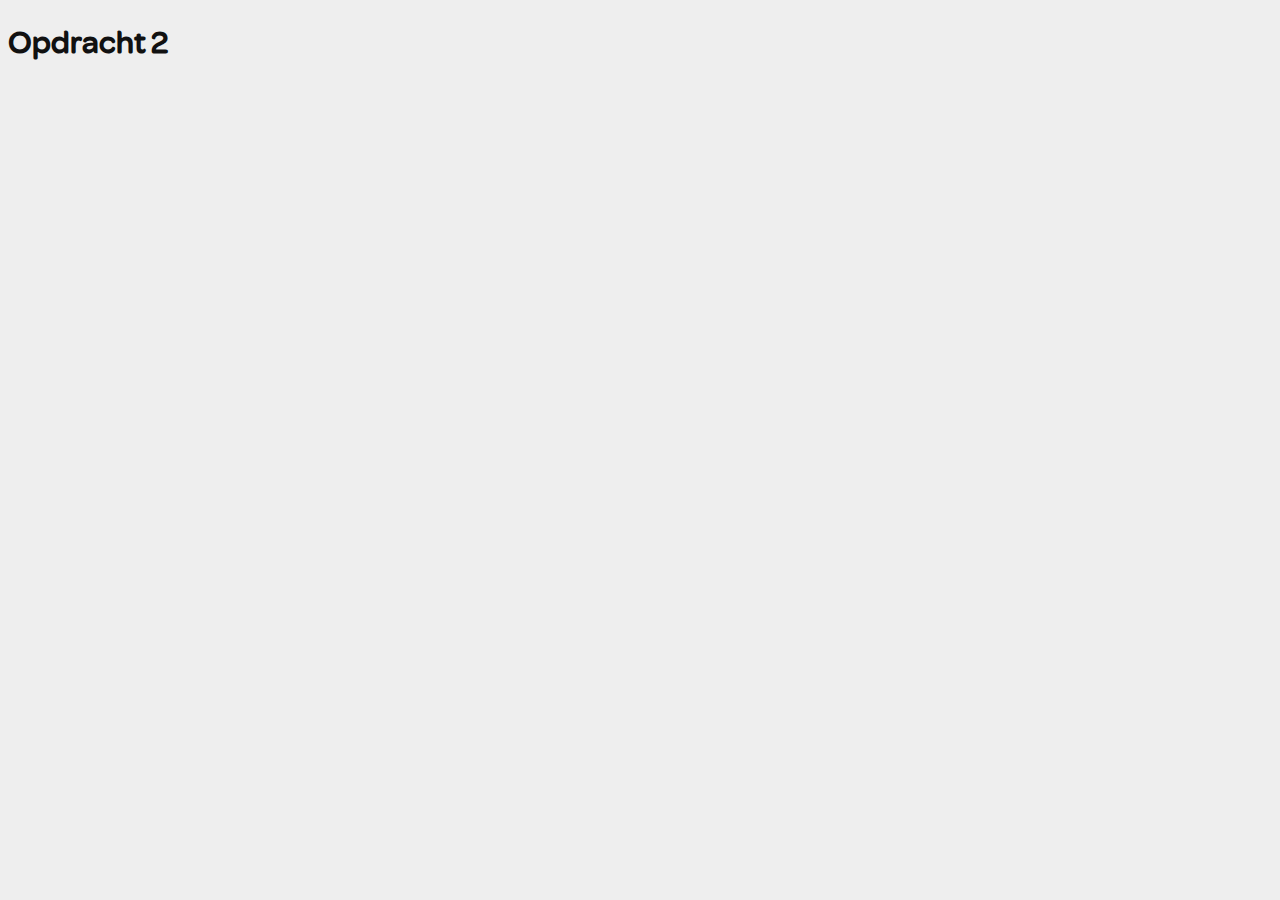
==== opdracht2/index.html @ 0b3da942 "added: base setup" ====
<!doctype html>
<html lang="nl">
	
<head>
	<meta charset="UTF-8">
	<meta name="author" content="jouw naam">
	<meta name="viewport" content="width=device-width, initial-scale=1">
	
	<title>Opdracht 2: Interactie galore - Frontend voor Designers</title>
	
	<link href="styles/style.css" rel="stylesheet">
  <link rel="icon" type="image/svg+xml" href="images/favicon.svg">
</head>

<body>
	<h1>Opdracht 2</h1>

	<script src="scripts/script.js"></script>
</body>
	
</html>
---- opdracht2/styles/style.css ----
/* CSS Document */

/*********/
/* FONTS */
/*********/
@font-face {
	font-family: 'eenfont';
	src: url('../fonts/eenfont.woff2') format('woff2'),
			 url('../fonts/eenfont.woff') format('woff');
	font-weight: normal;
	font-style: normal;

}





/**************/
/* CSS REMEDY */
/**************/
*, *::after, *::before {
  box-sizing:border-box;  
}

button, summary {
	cursor: pointer;
}





/*********************/
/* CUSTOM PROPERTIES */
/*********************/
:root {
	/* startje */
	--color-main:#111;
	--color-background:#eee;
}





/****************/
/* JOUW STYLING */
/****************/
body {
  font-family:eenfont, sans-serif;
  color:var(--color-main);
  background-color:var(--color-background);
}

/* jouw code */
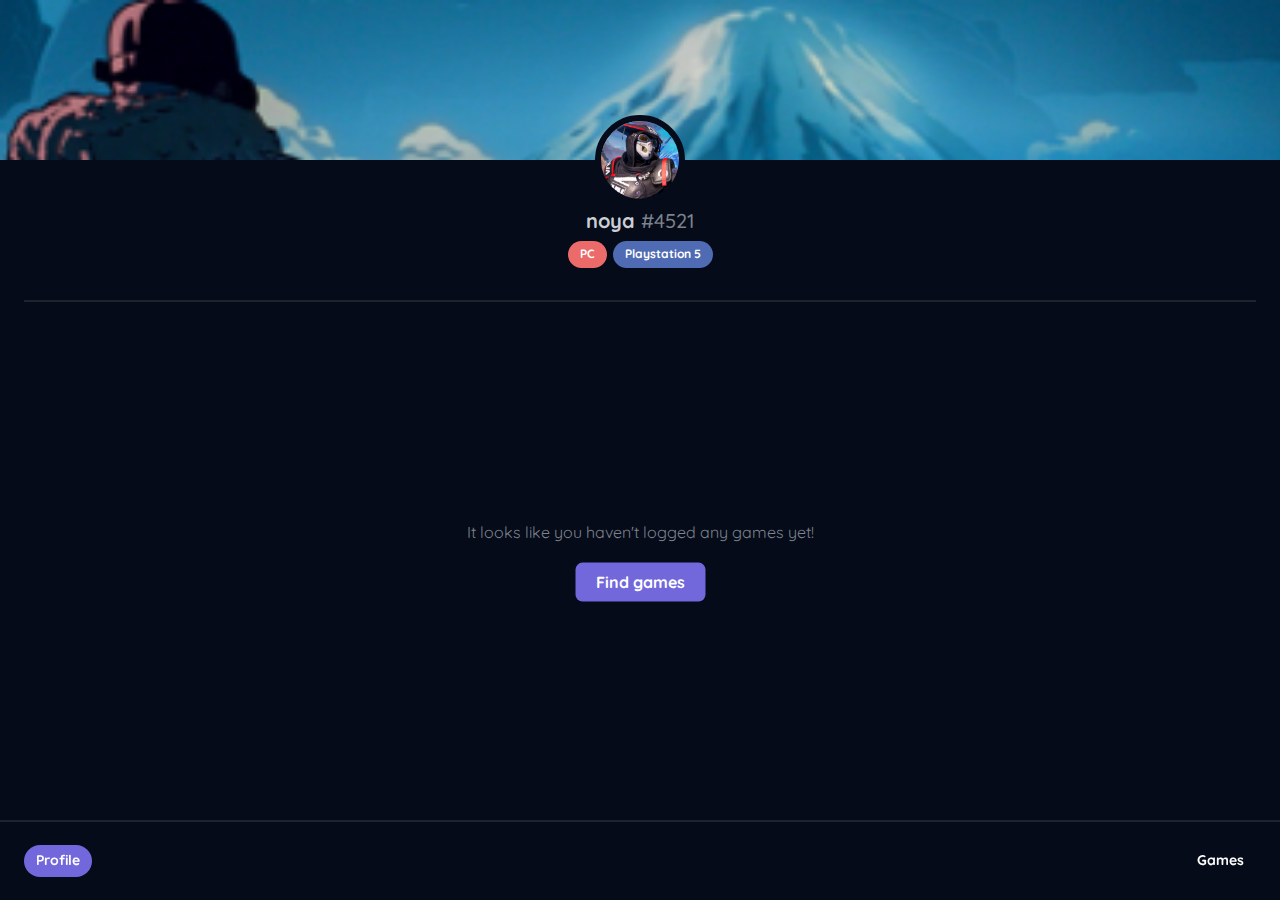
==== commit cc05ab24: "styles: empty state" ====
--- a/opdracht2/index.html
+++ b/opdracht2/index.html
@@ -1,21 +1,62 @@
 <!doctype html>
-<html lang="nl">
-	
+<html lang="en">
+
 <head>
-	<meta charset="UTF-8">
-	<meta name="author" content="jouw naam">
-	<meta name="viewport" content="width=device-width, initial-scale=1">
-	
-	<title>Opdracht 2: Interactie galore - Frontend voor Designers</title>
-	
-	<link href="styles/style.css" rel="stylesheet">
-  <link rel="icon" type="image/svg+xml" href="images/favicon.svg">
+    <meta charset="UTF-8">
+    <meta name="author" content="Maijla Ikiz">
+    <meta name="viewport" content="width=device-width, initial-scale=1">
+
+    <title>Opdracht 2: Interactie galore - Frontend voor Designers</title>
+
+    <link href="styles/style.css" rel="stylesheet">
+
+    <link rel="preconnect" href="https://fonts.googleapis.com">
+    <link rel="preconnect" href="https://fonts.gstatic.com" crossorigin>
+    <link href="https://fonts.googleapis.com/css2?family=Quicksand:wght@400;500;600;700&display=swap" rel="stylesheet">
+    <link rel="icon" type="image/svg+xml" href="images/favicon.svg">
 </head>
 
-<body>
-	<h1>Opdracht 2</h1>
+<body class="profile">
+    <header>
+        <picture>
+            <img src="./images/bloodhound-header.png" type="Bloodhound header image">
+        </picture>
 
-	<script src="scripts/script.js"></script>
+        <section>
+            <picture>
+                <img src="./images/bloodhound-icon.png" type="Bloodhound profile picture">
+            </picture>
+
+            <div>
+                <h1>noya <span>#4521</span></h1>
+
+                <div class="tags tags--platform">
+                    <span class="tags--platform__pc">PC</span>
+                    <span class="tags--platform__ps">Playstation 5</span>
+                </div>
+            </div>
+        </section>
+    </header>
+
+    <main>
+        <section class="empty-state">
+            <p>It looks like you haven't logged any games yet!</p>
+			<a class="btn" href="">Find games</a>
+        </section>
+    </main>
+
+    <nav>
+        <ul>
+            <li class="active">
+                <a href="">Profile</a>
+            </li>
+            <li>
+                <a href="">Games</a>
+            </li>
+        </ul>
+    </nav>
+
+    <script src="scripts/script.js"></script>
 </body>
-	
-</html>
+
+</html>--- a/opdracht2/styles/style.css
+++ b/opdracht2/styles/style.css
@@ -1,57 +1,351 @@
-/* CSS Document */
-
-/*********/
-/* FONTS */
-/*********/
-@font-face {
-	font-family: 'eenfont';
-	src: url('../fonts/eenfont.woff2') format('woff2'),
-			 url('../fonts/eenfont.woff') format('woff');
-	font-weight: normal;
+/* =============================================================================
+  #RESET
+============================================================================= */
+/* http://meyerweb.com/eric/tools/css/reset/
+   v2.0 | 20110126
+   License: none (public domain)
+*/
+a,abbr,acronym,address,applet,article,aside,audio,b,big,blockquote,body,canvas,caption,center,cite,code,dd,del,details,dfn,div,dl,dt,em,embed,fieldset,figcaption,figure,footer,form,h1,h2,h3,h4,h5,h6,header,hgroup,html,i,iframe,img,ins,kbd,label,legend,li,mark,menu,nav,object,ol,output,p,pre,q,ruby,s,samp,section,small,span,strike,strong,sub,summary,sup,table,tbody,td,tfoot,th,thead,time,tr,tt,u,ul,var,video{margin:0;padding:0;border:0}article,aside,details,figcaption,figure,footer,header,hgroup,menu,nav,section{display:block}body{line-height:1}ol,ul{list-style:none}blockquote,q{quotes:none}blockquote:after,blockquote:before,q:after,q:before{content:'';content:none}table{border-collapse:collapse;border-spacing:0;margin:0 0 1em}
+
+/* =============================================================================
+  #TOOLS
+============================================================================= */
+html { -webkit-box-sizing: border-box; -moz-box-sizing: border-box; box-sizing: border-box; }
+*, *:before, *:after { -webkit-box-sizing: inherit; -moz-box-sizing: inherit; box-sizing: inherit; }
+
+:root {
+	--primary-color: #7267DB;
+
+	--secondary-color: #050B18;
+	--secondary-color-light: #20242F;
+	--secondary-color-light-text: #5D5F68;
+
+	--text-color: #CBCED4;
+	--text-color-light: #7D828D;
+
+	--green: #48A061;
+	--yellow: #FFC13B;
+	--red: #EA5E50;
+	--white: #FFFFFF;
+
+	--pc-color: #ED6A6A;
+	--ps-color: #4F6BB3;
+	--xbox-color: #4FB359;
+
+	--default-padding: 24px;
+
+	--border-settings: 2px solid #20242F;
+	--border-radius: 7px;
+
+	--btn-hover-transition: all 150ms ease-in-out;
+	--btn-hover-scale: scale(1.02);
+}
+/* =============================================================================
+  #GENERAL
+============================================================================= */
+* {
+	font-family: inherit;
+	line-height: inherit;
+	color: inherit;
+}
+
+html {
+	min-height: 100%;
+	height: 100%;
+
+	font-size: 16px;
+	font-size: 62.5%;
+}
+
+body {
+	font-weight: 400;
 	font-style: normal;
 
-}
-
-
-
-
-
-/**************/
-/* CSS REMEDY */
-/**************/
-*, *::after, *::before {
-  box-sizing:border-box;  
-}
-
-button, summary {
-	cursor: pointer;
-}
-
-
-
-
-
-/*********************/
-/* CUSTOM PROPERTIES */
-/*********************/
-:root {
-	/* startje */
-	--color-main:#111;
-	--color-background:#eee;
-}
-
-
-
-
-
-/****************/
-/* JOUW STYLING */
-/****************/
-body {
-  font-family:eenfont, sans-serif;
-  color:var(--color-main);
-  background-color:var(--color-background);
-}
-
-/* jouw code */
-
+	font-family: 'Quicksand', sans-serif;	color: var(--color-main);
+	font-size: 16px; font-size: 1.6rem;
+	line-height: 1.4;
+	color: var(--text-color-light);
+
+	-webkit-font-smoothing: antialiased;
+	-moz-osx-font-smoothing: grayscale;
+
+	background-color: var(--secondary-color);
+}
+
+img {
+	max-width: 100%;
+	font-style: italic;
+	vertical-align: middle;
+}
+
+picture {
+	display: block;
+}
+
+	picture img, picture source {
+		width: 100%;
+		height: 100%;
+
+		object-fit: cover;
+	}
+
+/* =============================================================================
+  #TYPOGRAPHY
+============================================================================= */
+h1, h2, h3, h4, h5, h6 {
+	/* margin-top: 0;
+	line-height: 1.1; */
+	font-weight: 700;
+	color: var(--text-color);
+}
+
+/* Heading 1 */
+h1 {
+	font-size: 20px; font-size: 2.0rem;
+}
+
+	h1 > span {
+		color: var(--text-color-light);
+		font-weight: 500;
+	}
+
+	h1 + .tags {
+		margin-top: 6px;
+	}
+
+/* Heading 2 */
+h2 {
+	margin-bottom: 12px;
+	font-size: 22px;
+	font-size: 2.2rem;
+}
+
+/* Heading 3 */
+h3 {
+	font-size: 18px;
+	font-size: 1.8rem;
+}
+
+p {
+	margin-bottom: 2rem;
+}
+
+a {
+	color: #549fd7;
+	text-decoration: none;
+}
+
+strong {
+	font-weight: 700;
+}
+
+em, i {
+	font-style: italic;
+}
+
+ul, ol {
+	padding-left: 0;
+	list-style: none;
+}
+
+/* =============================================================================
+  #TAGS
+============================================================================= */
+.tags {
+	display: flex;
+	flex-direction: row;
+}
+
+	.tags span {
+		font-size: 12px; font-size: 1.2rem;
+		color: var(--secondary-color-light-text);
+		font-weight: 700;
+
+		padding: 5px 12px;
+		border-radius: 20px;
+
+		background-color: var(--secondary-color-light);
+	}
+
+	.tags span + span {
+		margin-left: 6px;
+	}
+
+.tags--platform span {
+	color: var(--white);
+}
+
+	.tags--platform__pc {
+	    background-color: var(--pc-color) !important;
+	}
+
+	.tags--platform__ps {
+	    background-color: var(--ps-color) !important;
+	}
+
+	.tags--platform__xbox {
+	    background-color: var(--xbox-color) !important;
+	}
+/* =============================================================================
+  #PROFILE HEADER
+============================================================================= */
+.profile header {
+	position: relative;
+
+	display: flex;
+	flex-direction: column;
+	align-items: center;
+
+	height: 300px;
+}
+
+	/* Profile header */
+	.profile header > picture {		
+		height: 160px;
+		width: 100%;
+	}
+
+		.profile header > picture source, .profile header > picture img {
+			object-position: top center;
+		}
+
+	/* Profile info */
+	.profile header > section {
+		position: relative;
+
+		display: flex;
+		flex-direction: column;
+		align-items: center;
+
+		width: 100%;
+		height: 100%;
+
+		padding-top: 47px; /* 2 padding + 45 profile pic height*/
+		padding-bottom: var(--default-padding);
+		text-align: center;
+	}
+
+		.profile header > section > picture {
+			position: absolute;
+
+			top: -45px;
+			left: 50%;
+			transform: translateX(-50%);
+
+			width: 90px;
+			height: 90px;
+
+			border: 6px solid var(--secondary-color)
+		}
+
+		.profile header > section > picture, .profile header > section > picture img {
+			border-radius: 50%;
+		}
+
+.profile header + main {
+	margin: 0 var(--default-padding);
+	border-top: var(--border-settings)
+}
+/* =============================================================================
+  #NAV - MOBILE
+============================================================================= */
+nav {
+	position: fixed;
+
+	left: 0;
+	right: 0;
+	bottom: 0;
+
+	border-top: var(--border-settings);
+	height: 80px;
+}
+
+	nav ul {
+		display: flex;
+		flex-direction: row;
+		align-items: center;
+		justify-content: space-between;
+
+		height: 100%;
+
+		margin: 0 var(--default-padding);
+	}
+
+		nav ul li {
+			font-size: 14px; font-size: 1.4rem;
+		}
+
+			nav ul li a {
+				display: block;
+				text-decoration: none;
+				color: var(--white);
+				font-weight: 700;
+
+				padding: 6px 12px;
+				background-color: transparent;
+
+				border-radius: 20px;
+
+				transition: var(--btn-hover-transition);
+			}
+
+			nav ul li a:hover {
+				transform: var(--btn-hover-scale);
+			}
+
+		nav ul li.active a {
+			background-color: var(--primary-color);
+		}
+
+/* =============================================================================
+  #MAIN
+============================================================================= */
+main {
+	position: relative;
+
+	height: calc(100vh - (300px + 80px));
+	/* height: calc(100vh - 320px); */
+}
+
+/* =============================================================================
+  #EMPTY STATE
+============================================================================= */
+.empty-state {
+	position: absolute;
+
+	top: 50%;
+	left: 50%;
+
+	transform: translate(-50%, -50%);
+
+	text-align: center;
+}
+
+/* =============================================================================
+  #BUTTONS
+============================================================================= */
+.btn {
+    display: inline-block;
+    padding: 8px;
+
+    min-width: 130px;
+
+    color: var(--white);
+    font-size: 16px;
+    font-size: 1.6rem;
+    font-weight: 700;
+    text-decoration: none;
+    text-align: center;
+
+    cursor: pointer;
+
+    background-color: var(--primary-color);
+    border-radius: var(--border-radius);
+    border: none;
+
+    transition: var(--btn-hover-transition);
+}
+
+.btn:hover {
+	transform: var(--btn-hover-scale)
+}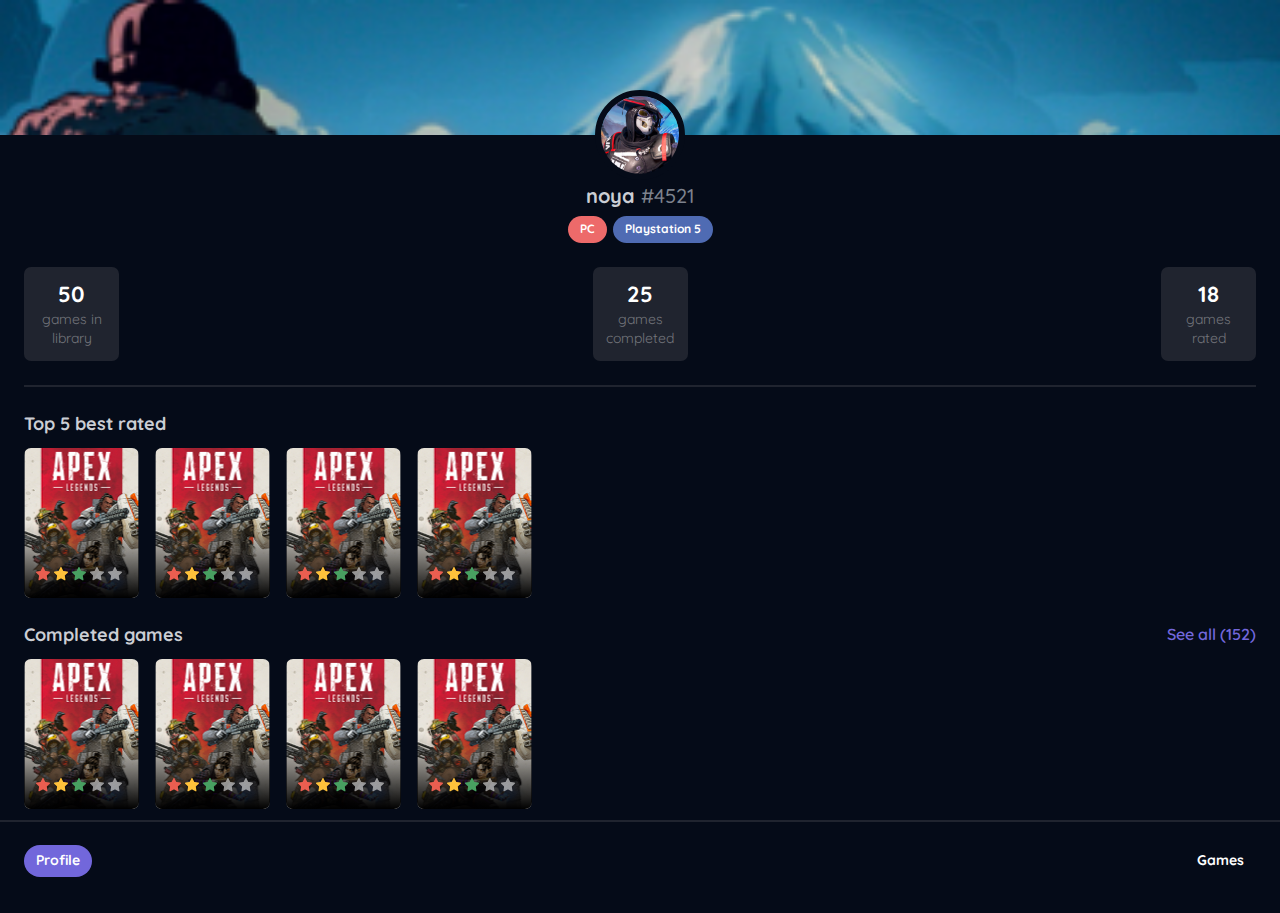
==== commit 1cc16a26: "feat(profile): added styling for list sections" ====
--- a/opdracht2/index.html
+++ b/opdracht2/index.html
@@ -35,13 +35,375 @@
                     <span class="tags--platform__ps">Playstation 5</span>
                 </div>
             </div>
+
+            <section>
+                <ul>
+                    <li>
+                        <p>50</p>
+                        <p>games in library</p>
+                    </li>
+                    <li>
+                        <p>25</p>
+                        <p>games completed</p>
+                    </li>
+                    <li>
+                        <p>18</p>
+                        <p>games rated</p>
+                    </li>
+                </ul>
+            </section>
         </section>
     </header>
 
     <main>
-        <section class="empty-state">
-            <p>It looks like you haven't logged any games yet!</p>
+        <!-- <section class="empty-state">
+            <p>It looks like you haven't logged any games yet! Browse through our video game library to get started</p>
 			<a class="btn" href="">Find games</a>
+        </section> -->
+
+        <section class="list">
+            <h2>Top 5 best rated</h2>
+
+            <ol>
+                <li>
+                    <figure>
+                        <picture>
+                            <img src="./images/dummy_game_cover.png" alt="Dummy cover">
+                        </picture>
+
+                        <figcaption>
+                            <svg class="star star--red" version="1.1" id="Layer_1" xmlns="http://www.w3.org/2000/svg" xmlns:xlink="http://www.w3.org/1999/xlink" x="0px" y="0px" viewBox="0 0 13.7 13.1" style="enable-background:new 0 0 13.7 13.1;" xml:space="preserve">
+                                <path class="st0" d="M13.5,5.6c0.1-0.1,0.2-0.2,0.2-0.4c0.1-0.4-0.2-0.7-0.6-0.8L9.5,4C9.3,3.9,9.1,3.8,9,3.6L7.4,0.4
+                                C7.4,0.2,7.3,0.1,7.1,0.1C6.8-0.1,6.4,0,6.2,0.4L4.6,3.6C4.6,3.8,4.4,3.9,4.1,4L0.6,4.5c-0.1,0-0.3,0.1-0.4,0.2
+                                c-0.3,0.3-0.3,0.7,0,0.9l2.6,2.5C2.9,8.3,3,8.5,3,8.7l-0.6,3.6c0,0.1,0,0.3,0.1,0.4C2.6,13.1,3,13.2,3.3,13l3.2-1.7
+                                c0.2-0.1,0.4-0.1,0.6,0l3.2,1.7c0.1,0.1,0.3,0.1,0.4,0.1c0.4-0.1,0.6-0.4,0.5-0.8l-0.6-3.6c0-0.2,0-0.4,0.2-0.6L13.5,5.6z" />
+                            </svg>
+                            <svg class="star star--yellow" version="1.1" id="Layer_1" xmlns="http://www.w3.org/2000/svg" xmlns:xlink="http://www.w3.org/1999/xlink" x="0px" y="0px" viewBox="0 0 13.7 13.1" style="enable-background:new 0 0 13.7 13.1;" xml:space="preserve">
+                                <path class="st0" d="M13.5,5.6c0.1-0.1,0.2-0.2,0.2-0.4c0.1-0.4-0.2-0.7-0.6-0.8L9.5,4C9.3,3.9,9.1,3.8,9,3.6L7.4,0.4
+                                C7.4,0.2,7.3,0.1,7.1,0.1C6.8-0.1,6.4,0,6.2,0.4L4.6,3.6C4.6,3.8,4.4,3.9,4.1,4L0.6,4.5c-0.1,0-0.3,0.1-0.4,0.2
+                                c-0.3,0.3-0.3,0.7,0,0.9l2.6,2.5C2.9,8.3,3,8.5,3,8.7l-0.6,3.6c0,0.1,0,0.3,0.1,0.4C2.6,13.1,3,13.2,3.3,13l3.2-1.7
+                                c0.2-0.1,0.4-0.1,0.6,0l3.2,1.7c0.1,0.1,0.3,0.1,0.4,0.1c0.4-0.1,0.6-0.4,0.5-0.8l-0.6-3.6c0-0.2,0-0.4,0.2-0.6L13.5,5.6z" />
+                            </svg>
+                            <svg class="star star--green" version="1.1" id="Layer_1" xmlns="http://www.w3.org/2000/svg" xmlns:xlink="http://www.w3.org/1999/xlink" x="0px" y="0px" viewBox="0 0 13.7 13.1" style="enable-background:new 0 0 13.7 13.1;" xml:space="preserve">
+                                <path class="st0" d="M13.5,5.6c0.1-0.1,0.2-0.2,0.2-0.4c0.1-0.4-0.2-0.7-0.6-0.8L9.5,4C9.3,3.9,9.1,3.8,9,3.6L7.4,0.4
+                                C7.4,0.2,7.3,0.1,7.1,0.1C6.8-0.1,6.4,0,6.2,0.4L4.6,3.6C4.6,3.8,4.4,3.9,4.1,4L0.6,4.5c-0.1,0-0.3,0.1-0.4,0.2
+                                c-0.3,0.3-0.3,0.7,0,0.9l2.6,2.5C2.9,8.3,3,8.5,3,8.7l-0.6,3.6c0,0.1,0,0.3,0.1,0.4C2.6,13.1,3,13.2,3.3,13l3.2-1.7
+                                c0.2-0.1,0.4-0.1,0.6,0l3.2,1.7c0.1,0.1,0.3,0.1,0.4,0.1c0.4-0.1,0.6-0.4,0.5-0.8l-0.6-3.6c0-0.2,0-0.4,0.2-0.6L13.5,5.6z" />
+                            </svg>
+                            <svg class="star" version="1.1" id="Layer_1" xmlns="http://www.w3.org/2000/svg" xmlns:xlink="http://www.w3.org/1999/xlink" x="0px" y="0px" viewBox="0 0 13.7 13.1" style="enable-background:new 0 0 13.7 13.1;" xml:space="preserve">
+                                <path class="st0" d="M13.5,5.6c0.1-0.1,0.2-0.2,0.2-0.4c0.1-0.4-0.2-0.7-0.6-0.8L9.5,4C9.3,3.9,9.1,3.8,9,3.6L7.4,0.4
+                                C7.4,0.2,7.3,0.1,7.1,0.1C6.8-0.1,6.4,0,6.2,0.4L4.6,3.6C4.6,3.8,4.4,3.9,4.1,4L0.6,4.5c-0.1,0-0.3,0.1-0.4,0.2
+                                c-0.3,0.3-0.3,0.7,0,0.9l2.6,2.5C2.9,8.3,3,8.5,3,8.7l-0.6,3.6c0,0.1,0,0.3,0.1,0.4C2.6,13.1,3,13.2,3.3,13l3.2-1.7
+                                c0.2-0.1,0.4-0.1,0.6,0l3.2,1.7c0.1,0.1,0.3,0.1,0.4,0.1c0.4-0.1,0.6-0.4,0.5-0.8l-0.6-3.6c0-0.2,0-0.4,0.2-0.6L13.5,5.6z" />
+                            </svg>
+                            <svg class="star" version="1.1" id="Layer_1" xmlns="http://www.w3.org/2000/svg" xmlns:xlink="http://www.w3.org/1999/xlink" x="0px" y="0px" viewBox="0 0 13.7 13.1" style="enable-background:new 0 0 13.7 13.1;" xml:space="preserve">
+                                <path class="st0" d="M13.5,5.6c0.1-0.1,0.2-0.2,0.2-0.4c0.1-0.4-0.2-0.7-0.6-0.8L9.5,4C9.3,3.9,9.1,3.8,9,3.6L7.4,0.4
+                                C7.4,0.2,7.3,0.1,7.1,0.1C6.8-0.1,6.4,0,6.2,0.4L4.6,3.6C4.6,3.8,4.4,3.9,4.1,4L0.6,4.5c-0.1,0-0.3,0.1-0.4,0.2
+                                c-0.3,0.3-0.3,0.7,0,0.9l2.6,2.5C2.9,8.3,3,8.5,3,8.7l-0.6,3.6c0,0.1,0,0.3,0.1,0.4C2.6,13.1,3,13.2,3.3,13l3.2-1.7
+                                c0.2-0.1,0.4-0.1,0.6,0l3.2,1.7c0.1,0.1,0.3,0.1,0.4,0.1c0.4-0.1,0.6-0.4,0.5-0.8l-0.6-3.6c0-0.2,0-0.4,0.2-0.6L13.5,5.6z" />
+                            </svg>
+
+                        </figcaption>
+                    </figure>
+                </li>
+                <li>
+                    <figure>
+                        <picture>
+                            <img src="./images/dummy_game_cover.png" alt="Dummy cover">
+                        </picture>
+
+                        <figcaption>
+                            <svg class="star star--red" version="1.1" id="Layer_1" xmlns="http://www.w3.org/2000/svg" xmlns:xlink="http://www.w3.org/1999/xlink" x="0px" y="0px" viewBox="0 0 13.7 13.1" style="enable-background:new 0 0 13.7 13.1;" xml:space="preserve">
+                                <path class="st0" d="M13.5,5.6c0.1-0.1,0.2-0.2,0.2-0.4c0.1-0.4-0.2-0.7-0.6-0.8L9.5,4C9.3,3.9,9.1,3.8,9,3.6L7.4,0.4
+                                C7.4,0.2,7.3,0.1,7.1,0.1C6.8-0.1,6.4,0,6.2,0.4L4.6,3.6C4.6,3.8,4.4,3.9,4.1,4L0.6,4.5c-0.1,0-0.3,0.1-0.4,0.2
+                                c-0.3,0.3-0.3,0.7,0,0.9l2.6,2.5C2.9,8.3,3,8.5,3,8.7l-0.6,3.6c0,0.1,0,0.3,0.1,0.4C2.6,13.1,3,13.2,3.3,13l3.2-1.7
+                                c0.2-0.1,0.4-0.1,0.6,0l3.2,1.7c0.1,0.1,0.3,0.1,0.4,0.1c0.4-0.1,0.6-0.4,0.5-0.8l-0.6-3.6c0-0.2,0-0.4,0.2-0.6L13.5,5.6z" />
+                            </svg>
+                            <svg class="star star--yellow" version="1.1" id="Layer_1" xmlns="http://www.w3.org/2000/svg" xmlns:xlink="http://www.w3.org/1999/xlink" x="0px" y="0px" viewBox="0 0 13.7 13.1" style="enable-background:new 0 0 13.7 13.1;" xml:space="preserve">
+                                <path class="st0" d="M13.5,5.6c0.1-0.1,0.2-0.2,0.2-0.4c0.1-0.4-0.2-0.7-0.6-0.8L9.5,4C9.3,3.9,9.1,3.8,9,3.6L7.4,0.4
+                                C7.4,0.2,7.3,0.1,7.1,0.1C6.8-0.1,6.4,0,6.2,0.4L4.6,3.6C4.6,3.8,4.4,3.9,4.1,4L0.6,4.5c-0.1,0-0.3,0.1-0.4,0.2
+                                c-0.3,0.3-0.3,0.7,0,0.9l2.6,2.5C2.9,8.3,3,8.5,3,8.7l-0.6,3.6c0,0.1,0,0.3,0.1,0.4C2.6,13.1,3,13.2,3.3,13l3.2-1.7
+                                c0.2-0.1,0.4-0.1,0.6,0l3.2,1.7c0.1,0.1,0.3,0.1,0.4,0.1c0.4-0.1,0.6-0.4,0.5-0.8l-0.6-3.6c0-0.2,0-0.4,0.2-0.6L13.5,5.6z" />
+                            </svg>
+                            <svg class="star star--green" version="1.1" id="Layer_1" xmlns="http://www.w3.org/2000/svg" xmlns:xlink="http://www.w3.org/1999/xlink" x="0px" y="0px" viewBox="0 0 13.7 13.1" style="enable-background:new 0 0 13.7 13.1;" xml:space="preserve">
+                                <path class="st0" d="M13.5,5.6c0.1-0.1,0.2-0.2,0.2-0.4c0.1-0.4-0.2-0.7-0.6-0.8L9.5,4C9.3,3.9,9.1,3.8,9,3.6L7.4,0.4
+                                C7.4,0.2,7.3,0.1,7.1,0.1C6.8-0.1,6.4,0,6.2,0.4L4.6,3.6C4.6,3.8,4.4,3.9,4.1,4L0.6,4.5c-0.1,0-0.3,0.1-0.4,0.2
+                                c-0.3,0.3-0.3,0.7,0,0.9l2.6,2.5C2.9,8.3,3,8.5,3,8.7l-0.6,3.6c0,0.1,0,0.3,0.1,0.4C2.6,13.1,3,13.2,3.3,13l3.2-1.7
+                                c0.2-0.1,0.4-0.1,0.6,0l3.2,1.7c0.1,0.1,0.3,0.1,0.4,0.1c0.4-0.1,0.6-0.4,0.5-0.8l-0.6-3.6c0-0.2,0-0.4,0.2-0.6L13.5,5.6z" />
+                            </svg>
+                            <svg class="star" version="1.1" id="Layer_1" xmlns="http://www.w3.org/2000/svg" xmlns:xlink="http://www.w3.org/1999/xlink" x="0px" y="0px" viewBox="0 0 13.7 13.1" style="enable-background:new 0 0 13.7 13.1;" xml:space="preserve">
+                                <path class="st0" d="M13.5,5.6c0.1-0.1,0.2-0.2,0.2-0.4c0.1-0.4-0.2-0.7-0.6-0.8L9.5,4C9.3,3.9,9.1,3.8,9,3.6L7.4,0.4
+                                C7.4,0.2,7.3,0.1,7.1,0.1C6.8-0.1,6.4,0,6.2,0.4L4.6,3.6C4.6,3.8,4.4,3.9,4.1,4L0.6,4.5c-0.1,0-0.3,0.1-0.4,0.2
+                                c-0.3,0.3-0.3,0.7,0,0.9l2.6,2.5C2.9,8.3,3,8.5,3,8.7l-0.6,3.6c0,0.1,0,0.3,0.1,0.4C2.6,13.1,3,13.2,3.3,13l3.2-1.7
+                                c0.2-0.1,0.4-0.1,0.6,0l3.2,1.7c0.1,0.1,0.3,0.1,0.4,0.1c0.4-0.1,0.6-0.4,0.5-0.8l-0.6-3.6c0-0.2,0-0.4,0.2-0.6L13.5,5.6z" />
+                            </svg>
+                            <svg class="star" version="1.1" id="Layer_1" xmlns="http://www.w3.org/2000/svg" xmlns:xlink="http://www.w3.org/1999/xlink" x="0px" y="0px" viewBox="0 0 13.7 13.1" style="enable-background:new 0 0 13.7 13.1;" xml:space="preserve">
+                                <path class="st0" d="M13.5,5.6c0.1-0.1,0.2-0.2,0.2-0.4c0.1-0.4-0.2-0.7-0.6-0.8L9.5,4C9.3,3.9,9.1,3.8,9,3.6L7.4,0.4
+                                C7.4,0.2,7.3,0.1,7.1,0.1C6.8-0.1,6.4,0,6.2,0.4L4.6,3.6C4.6,3.8,4.4,3.9,4.1,4L0.6,4.5c-0.1,0-0.3,0.1-0.4,0.2
+                                c-0.3,0.3-0.3,0.7,0,0.9l2.6,2.5C2.9,8.3,3,8.5,3,8.7l-0.6,3.6c0,0.1,0,0.3,0.1,0.4C2.6,13.1,3,13.2,3.3,13l3.2-1.7
+                                c0.2-0.1,0.4-0.1,0.6,0l3.2,1.7c0.1,0.1,0.3,0.1,0.4,0.1c0.4-0.1,0.6-0.4,0.5-0.8l-0.6-3.6c0-0.2,0-0.4,0.2-0.6L13.5,5.6z" />
+                            </svg>
+
+                        </figcaption>
+                    </figure>
+                </li>
+                <li>
+                    <figure>
+                        <picture>
+                            <img src="./images/dummy_game_cover.png" alt="Dummy cover">
+                        </picture>
+
+                        <figcaption>
+                            <svg class="star star--red" version="1.1" id="Layer_1" xmlns="http://www.w3.org/2000/svg" xmlns:xlink="http://www.w3.org/1999/xlink" x="0px" y="0px" viewBox="0 0 13.7 13.1" style="enable-background:new 0 0 13.7 13.1;" xml:space="preserve">
+                                <path class="st0" d="M13.5,5.6c0.1-0.1,0.2-0.2,0.2-0.4c0.1-0.4-0.2-0.7-0.6-0.8L9.5,4C9.3,3.9,9.1,3.8,9,3.6L7.4,0.4
+                                C7.4,0.2,7.3,0.1,7.1,0.1C6.8-0.1,6.4,0,6.2,0.4L4.6,3.6C4.6,3.8,4.4,3.9,4.1,4L0.6,4.5c-0.1,0-0.3,0.1-0.4,0.2
+                                c-0.3,0.3-0.3,0.7,0,0.9l2.6,2.5C2.9,8.3,3,8.5,3,8.7l-0.6,3.6c0,0.1,0,0.3,0.1,0.4C2.6,13.1,3,13.2,3.3,13l3.2-1.7
+                                c0.2-0.1,0.4-0.1,0.6,0l3.2,1.7c0.1,0.1,0.3,0.1,0.4,0.1c0.4-0.1,0.6-0.4,0.5-0.8l-0.6-3.6c0-0.2,0-0.4,0.2-0.6L13.5,5.6z" />
+                            </svg>
+                            <svg class="star star--yellow" version="1.1" id="Layer_1" xmlns="http://www.w3.org/2000/svg" xmlns:xlink="http://www.w3.org/1999/xlink" x="0px" y="0px" viewBox="0 0 13.7 13.1" style="enable-background:new 0 0 13.7 13.1;" xml:space="preserve">
+                                <path class="st0" d="M13.5,5.6c0.1-0.1,0.2-0.2,0.2-0.4c0.1-0.4-0.2-0.7-0.6-0.8L9.5,4C9.3,3.9,9.1,3.8,9,3.6L7.4,0.4
+                                C7.4,0.2,7.3,0.1,7.1,0.1C6.8-0.1,6.4,0,6.2,0.4L4.6,3.6C4.6,3.8,4.4,3.9,4.1,4L0.6,4.5c-0.1,0-0.3,0.1-0.4,0.2
+                                c-0.3,0.3-0.3,0.7,0,0.9l2.6,2.5C2.9,8.3,3,8.5,3,8.7l-0.6,3.6c0,0.1,0,0.3,0.1,0.4C2.6,13.1,3,13.2,3.3,13l3.2-1.7
+                                c0.2-0.1,0.4-0.1,0.6,0l3.2,1.7c0.1,0.1,0.3,0.1,0.4,0.1c0.4-0.1,0.6-0.4,0.5-0.8l-0.6-3.6c0-0.2,0-0.4,0.2-0.6L13.5,5.6z" />
+                            </svg>
+                            <svg class="star star--green" version="1.1" id="Layer_1" xmlns="http://www.w3.org/2000/svg" xmlns:xlink="http://www.w3.org/1999/xlink" x="0px" y="0px" viewBox="0 0 13.7 13.1" style="enable-background:new 0 0 13.7 13.1;" xml:space="preserve">
+                                <path class="st0" d="M13.5,5.6c0.1-0.1,0.2-0.2,0.2-0.4c0.1-0.4-0.2-0.7-0.6-0.8L9.5,4C9.3,3.9,9.1,3.8,9,3.6L7.4,0.4
+                                C7.4,0.2,7.3,0.1,7.1,0.1C6.8-0.1,6.4,0,6.2,0.4L4.6,3.6C4.6,3.8,4.4,3.9,4.1,4L0.6,4.5c-0.1,0-0.3,0.1-0.4,0.2
+                                c-0.3,0.3-0.3,0.7,0,0.9l2.6,2.5C2.9,8.3,3,8.5,3,8.7l-0.6,3.6c0,0.1,0,0.3,0.1,0.4C2.6,13.1,3,13.2,3.3,13l3.2-1.7
+                                c0.2-0.1,0.4-0.1,0.6,0l3.2,1.7c0.1,0.1,0.3,0.1,0.4,0.1c0.4-0.1,0.6-0.4,0.5-0.8l-0.6-3.6c0-0.2,0-0.4,0.2-0.6L13.5,5.6z" />
+                            </svg>
+                            <svg class="star" version="1.1" id="Layer_1" xmlns="http://www.w3.org/2000/svg" xmlns:xlink="http://www.w3.org/1999/xlink" x="0px" y="0px" viewBox="0 0 13.7 13.1" style="enable-background:new 0 0 13.7 13.1;" xml:space="preserve">
+                                <path class="st0" d="M13.5,5.6c0.1-0.1,0.2-0.2,0.2-0.4c0.1-0.4-0.2-0.7-0.6-0.8L9.5,4C9.3,3.9,9.1,3.8,9,3.6L7.4,0.4
+                                C7.4,0.2,7.3,0.1,7.1,0.1C6.8-0.1,6.4,0,6.2,0.4L4.6,3.6C4.6,3.8,4.4,3.9,4.1,4L0.6,4.5c-0.1,0-0.3,0.1-0.4,0.2
+                                c-0.3,0.3-0.3,0.7,0,0.9l2.6,2.5C2.9,8.3,3,8.5,3,8.7l-0.6,3.6c0,0.1,0,0.3,0.1,0.4C2.6,13.1,3,13.2,3.3,13l3.2-1.7
+                                c0.2-0.1,0.4-0.1,0.6,0l3.2,1.7c0.1,0.1,0.3,0.1,0.4,0.1c0.4-0.1,0.6-0.4,0.5-0.8l-0.6-3.6c0-0.2,0-0.4,0.2-0.6L13.5,5.6z" />
+                            </svg>
+                            <svg class="star" version="1.1" id="Layer_1" xmlns="http://www.w3.org/2000/svg" xmlns:xlink="http://www.w3.org/1999/xlink" x="0px" y="0px" viewBox="0 0 13.7 13.1" style="enable-background:new 0 0 13.7 13.1;" xml:space="preserve">
+                                <path class="st0" d="M13.5,5.6c0.1-0.1,0.2-0.2,0.2-0.4c0.1-0.4-0.2-0.7-0.6-0.8L9.5,4C9.3,3.9,9.1,3.8,9,3.6L7.4,0.4
+                                C7.4,0.2,7.3,0.1,7.1,0.1C6.8-0.1,6.4,0,6.2,0.4L4.6,3.6C4.6,3.8,4.4,3.9,4.1,4L0.6,4.5c-0.1,0-0.3,0.1-0.4,0.2
+                                c-0.3,0.3-0.3,0.7,0,0.9l2.6,2.5C2.9,8.3,3,8.5,3,8.7l-0.6,3.6c0,0.1,0,0.3,0.1,0.4C2.6,13.1,3,13.2,3.3,13l3.2-1.7
+                                c0.2-0.1,0.4-0.1,0.6,0l3.2,1.7c0.1,0.1,0.3,0.1,0.4,0.1c0.4-0.1,0.6-0.4,0.5-0.8l-0.6-3.6c0-0.2,0-0.4,0.2-0.6L13.5,5.6z" />
+                            </svg>
+
+                        </figcaption>
+                    </figure>
+                </li>
+                <li>
+                    <figure>
+                        <picture>
+                            <img src="./images/dummy_game_cover.png" alt="Dummy cover">
+                        </picture>
+
+                        <figcaption>
+                            <svg class="star star--red" version="1.1" id="Layer_1" xmlns="http://www.w3.org/2000/svg" xmlns:xlink="http://www.w3.org/1999/xlink" x="0px" y="0px" viewBox="0 0 13.7 13.1" style="enable-background:new 0 0 13.7 13.1;" xml:space="preserve">
+                                <path class="st0" d="M13.5,5.6c0.1-0.1,0.2-0.2,0.2-0.4c0.1-0.4-0.2-0.7-0.6-0.8L9.5,4C9.3,3.9,9.1,3.8,9,3.6L7.4,0.4
+                                C7.4,0.2,7.3,0.1,7.1,0.1C6.8-0.1,6.4,0,6.2,0.4L4.6,3.6C4.6,3.8,4.4,3.9,4.1,4L0.6,4.5c-0.1,0-0.3,0.1-0.4,0.2
+                                c-0.3,0.3-0.3,0.7,0,0.9l2.6,2.5C2.9,8.3,3,8.5,3,8.7l-0.6,3.6c0,0.1,0,0.3,0.1,0.4C2.6,13.1,3,13.2,3.3,13l3.2-1.7
+                                c0.2-0.1,0.4-0.1,0.6,0l3.2,1.7c0.1,0.1,0.3,0.1,0.4,0.1c0.4-0.1,0.6-0.4,0.5-0.8l-0.6-3.6c0-0.2,0-0.4,0.2-0.6L13.5,5.6z" />
+                            </svg>
+                            <svg class="star star--yellow" version="1.1" id="Layer_1" xmlns="http://www.w3.org/2000/svg" xmlns:xlink="http://www.w3.org/1999/xlink" x="0px" y="0px" viewBox="0 0 13.7 13.1" style="enable-background:new 0 0 13.7 13.1;" xml:space="preserve">
+                                <path class="st0" d="M13.5,5.6c0.1-0.1,0.2-0.2,0.2-0.4c0.1-0.4-0.2-0.7-0.6-0.8L9.5,4C9.3,3.9,9.1,3.8,9,3.6L7.4,0.4
+                                C7.4,0.2,7.3,0.1,7.1,0.1C6.8-0.1,6.4,0,6.2,0.4L4.6,3.6C4.6,3.8,4.4,3.9,4.1,4L0.6,4.5c-0.1,0-0.3,0.1-0.4,0.2
+                                c-0.3,0.3-0.3,0.7,0,0.9l2.6,2.5C2.9,8.3,3,8.5,3,8.7l-0.6,3.6c0,0.1,0,0.3,0.1,0.4C2.6,13.1,3,13.2,3.3,13l3.2-1.7
+                                c0.2-0.1,0.4-0.1,0.6,0l3.2,1.7c0.1,0.1,0.3,0.1,0.4,0.1c0.4-0.1,0.6-0.4,0.5-0.8l-0.6-3.6c0-0.2,0-0.4,0.2-0.6L13.5,5.6z" />
+                            </svg>
+                            <svg class="star star--green" version="1.1" id="Layer_1" xmlns="http://www.w3.org/2000/svg" xmlns:xlink="http://www.w3.org/1999/xlink" x="0px" y="0px" viewBox="0 0 13.7 13.1" style="enable-background:new 0 0 13.7 13.1;" xml:space="preserve">
+                                <path class="st0" d="M13.5,5.6c0.1-0.1,0.2-0.2,0.2-0.4c0.1-0.4-0.2-0.7-0.6-0.8L9.5,4C9.3,3.9,9.1,3.8,9,3.6L7.4,0.4
+                                C7.4,0.2,7.3,0.1,7.1,0.1C6.8-0.1,6.4,0,6.2,0.4L4.6,3.6C4.6,3.8,4.4,3.9,4.1,4L0.6,4.5c-0.1,0-0.3,0.1-0.4,0.2
+                                c-0.3,0.3-0.3,0.7,0,0.9l2.6,2.5C2.9,8.3,3,8.5,3,8.7l-0.6,3.6c0,0.1,0,0.3,0.1,0.4C2.6,13.1,3,13.2,3.3,13l3.2-1.7
+                                c0.2-0.1,0.4-0.1,0.6,0l3.2,1.7c0.1,0.1,0.3,0.1,0.4,0.1c0.4-0.1,0.6-0.4,0.5-0.8l-0.6-3.6c0-0.2,0-0.4,0.2-0.6L13.5,5.6z" />
+                            </svg>
+                            <svg class="star" version="1.1" id="Layer_1" xmlns="http://www.w3.org/2000/svg" xmlns:xlink="http://www.w3.org/1999/xlink" x="0px" y="0px" viewBox="0 0 13.7 13.1" style="enable-background:new 0 0 13.7 13.1;" xml:space="preserve">
+                                <path class="st0" d="M13.5,5.6c0.1-0.1,0.2-0.2,0.2-0.4c0.1-0.4-0.2-0.7-0.6-0.8L9.5,4C9.3,3.9,9.1,3.8,9,3.6L7.4,0.4
+                                C7.4,0.2,7.3,0.1,7.1,0.1C6.8-0.1,6.4,0,6.2,0.4L4.6,3.6C4.6,3.8,4.4,3.9,4.1,4L0.6,4.5c-0.1,0-0.3,0.1-0.4,0.2
+                                c-0.3,0.3-0.3,0.7,0,0.9l2.6,2.5C2.9,8.3,3,8.5,3,8.7l-0.6,3.6c0,0.1,0,0.3,0.1,0.4C2.6,13.1,3,13.2,3.3,13l3.2-1.7
+                                c0.2-0.1,0.4-0.1,0.6,0l3.2,1.7c0.1,0.1,0.3,0.1,0.4,0.1c0.4-0.1,0.6-0.4,0.5-0.8l-0.6-3.6c0-0.2,0-0.4,0.2-0.6L13.5,5.6z" />
+                            </svg>
+                            <svg class="star" version="1.1" id="Layer_1" xmlns="http://www.w3.org/2000/svg" xmlns:xlink="http://www.w3.org/1999/xlink" x="0px" y="0px" viewBox="0 0 13.7 13.1" style="enable-background:new 0 0 13.7 13.1;" xml:space="preserve">
+                                <path class="st0" d="M13.5,5.6c0.1-0.1,0.2-0.2,0.2-0.4c0.1-0.4-0.2-0.7-0.6-0.8L9.5,4C9.3,3.9,9.1,3.8,9,3.6L7.4,0.4
+                                C7.4,0.2,7.3,0.1,7.1,0.1C6.8-0.1,6.4,0,6.2,0.4L4.6,3.6C4.6,3.8,4.4,3.9,4.1,4L0.6,4.5c-0.1,0-0.3,0.1-0.4,0.2
+                                c-0.3,0.3-0.3,0.7,0,0.9l2.6,2.5C2.9,8.3,3,8.5,3,8.7l-0.6,3.6c0,0.1,0,0.3,0.1,0.4C2.6,13.1,3,13.2,3.3,13l3.2-1.7
+                                c0.2-0.1,0.4-0.1,0.6,0l3.2,1.7c0.1,0.1,0.3,0.1,0.4,0.1c0.4-0.1,0.6-0.4,0.5-0.8l-0.6-3.6c0-0.2,0-0.4,0.2-0.6L13.5,5.6z" />
+                            </svg>
+
+                        </figcaption>
+                    </figure>
+                </li>
+            </ol>
+        </section>
+
+        <section class="list">
+            <div>
+                <h2>Completed games</h2>
+                <a href="#">See all <span>(152)</span></a>
+            </div>
+
+            <ol>
+                <li>
+                    <figure>
+                        <picture>
+                            <img src="./images/dummy_game_cover.png" alt="Dummy cover">
+                        </picture>
+
+                        <figcaption>
+                            <svg class="star star--red" version="1.1" id="Layer_1" xmlns="http://www.w3.org/2000/svg" xmlns:xlink="http://www.w3.org/1999/xlink" x="0px" y="0px" viewBox="0 0 13.7 13.1" style="enable-background:new 0 0 13.7 13.1;" xml:space="preserve">
+                                <path class="st0" d="M13.5,5.6c0.1-0.1,0.2-0.2,0.2-0.4c0.1-0.4-0.2-0.7-0.6-0.8L9.5,4C9.3,3.9,9.1,3.8,9,3.6L7.4,0.4
+                                C7.4,0.2,7.3,0.1,7.1,0.1C6.8-0.1,6.4,0,6.2,0.4L4.6,3.6C4.6,3.8,4.4,3.9,4.1,4L0.6,4.5c-0.1,0-0.3,0.1-0.4,0.2
+                                c-0.3,0.3-0.3,0.7,0,0.9l2.6,2.5C2.9,8.3,3,8.5,3,8.7l-0.6,3.6c0,0.1,0,0.3,0.1,0.4C2.6,13.1,3,13.2,3.3,13l3.2-1.7
+                                c0.2-0.1,0.4-0.1,0.6,0l3.2,1.7c0.1,0.1,0.3,0.1,0.4,0.1c0.4-0.1,0.6-0.4,0.5-0.8l-0.6-3.6c0-0.2,0-0.4,0.2-0.6L13.5,5.6z" />
+                            </svg>
+                            <svg class="star star--yellow" version="1.1" id="Layer_1" xmlns="http://www.w3.org/2000/svg" xmlns:xlink="http://www.w3.org/1999/xlink" x="0px" y="0px" viewBox="0 0 13.7 13.1" style="enable-background:new 0 0 13.7 13.1;" xml:space="preserve">
+                                <path class="st0" d="M13.5,5.6c0.1-0.1,0.2-0.2,0.2-0.4c0.1-0.4-0.2-0.7-0.6-0.8L9.5,4C9.3,3.9,9.1,3.8,9,3.6L7.4,0.4
+                                C7.4,0.2,7.3,0.1,7.1,0.1C6.8-0.1,6.4,0,6.2,0.4L4.6,3.6C4.6,3.8,4.4,3.9,4.1,4L0.6,4.5c-0.1,0-0.3,0.1-0.4,0.2
+                                c-0.3,0.3-0.3,0.7,0,0.9l2.6,2.5C2.9,8.3,3,8.5,3,8.7l-0.6,3.6c0,0.1,0,0.3,0.1,0.4C2.6,13.1,3,13.2,3.3,13l3.2-1.7
+                                c0.2-0.1,0.4-0.1,0.6,0l3.2,1.7c0.1,0.1,0.3,0.1,0.4,0.1c0.4-0.1,0.6-0.4,0.5-0.8l-0.6-3.6c0-0.2,0-0.4,0.2-0.6L13.5,5.6z" />
+                            </svg>
+                            <svg class="star star--green" version="1.1" id="Layer_1" xmlns="http://www.w3.org/2000/svg" xmlns:xlink="http://www.w3.org/1999/xlink" x="0px" y="0px" viewBox="0 0 13.7 13.1" style="enable-background:new 0 0 13.7 13.1;" xml:space="preserve">
+                                <path class="st0" d="M13.5,5.6c0.1-0.1,0.2-0.2,0.2-0.4c0.1-0.4-0.2-0.7-0.6-0.8L9.5,4C9.3,3.9,9.1,3.8,9,3.6L7.4,0.4
+                                C7.4,0.2,7.3,0.1,7.1,0.1C6.8-0.1,6.4,0,6.2,0.4L4.6,3.6C4.6,3.8,4.4,3.9,4.1,4L0.6,4.5c-0.1,0-0.3,0.1-0.4,0.2
+                                c-0.3,0.3-0.3,0.7,0,0.9l2.6,2.5C2.9,8.3,3,8.5,3,8.7l-0.6,3.6c0,0.1,0,0.3,0.1,0.4C2.6,13.1,3,13.2,3.3,13l3.2-1.7
+                                c0.2-0.1,0.4-0.1,0.6,0l3.2,1.7c0.1,0.1,0.3,0.1,0.4,0.1c0.4-0.1,0.6-0.4,0.5-0.8l-0.6-3.6c0-0.2,0-0.4,0.2-0.6L13.5,5.6z" />
+                            </svg>
+                            <svg class="star" version="1.1" id="Layer_1" xmlns="http://www.w3.org/2000/svg" xmlns:xlink="http://www.w3.org/1999/xlink" x="0px" y="0px" viewBox="0 0 13.7 13.1" style="enable-background:new 0 0 13.7 13.1;" xml:space="preserve">
+                                <path class="st0" d="M13.5,5.6c0.1-0.1,0.2-0.2,0.2-0.4c0.1-0.4-0.2-0.7-0.6-0.8L9.5,4C9.3,3.9,9.1,3.8,9,3.6L7.4,0.4
+                                C7.4,0.2,7.3,0.1,7.1,0.1C6.8-0.1,6.4,0,6.2,0.4L4.6,3.6C4.6,3.8,4.4,3.9,4.1,4L0.6,4.5c-0.1,0-0.3,0.1-0.4,0.2
+                                c-0.3,0.3-0.3,0.7,0,0.9l2.6,2.5C2.9,8.3,3,8.5,3,8.7l-0.6,3.6c0,0.1,0,0.3,0.1,0.4C2.6,13.1,3,13.2,3.3,13l3.2-1.7
+                                c0.2-0.1,0.4-0.1,0.6,0l3.2,1.7c0.1,0.1,0.3,0.1,0.4,0.1c0.4-0.1,0.6-0.4,0.5-0.8l-0.6-3.6c0-0.2,0-0.4,0.2-0.6L13.5,5.6z" />
+                            </svg>
+                            <svg class="star" version="1.1" id="Layer_1" xmlns="http://www.w3.org/2000/svg" xmlns:xlink="http://www.w3.org/1999/xlink" x="0px" y="0px" viewBox="0 0 13.7 13.1" style="enable-background:new 0 0 13.7 13.1;" xml:space="preserve">
+                                <path class="st0" d="M13.5,5.6c0.1-0.1,0.2-0.2,0.2-0.4c0.1-0.4-0.2-0.7-0.6-0.8L9.5,4C9.3,3.9,9.1,3.8,9,3.6L7.4,0.4
+                                C7.4,0.2,7.3,0.1,7.1,0.1C6.8-0.1,6.4,0,6.2,0.4L4.6,3.6C4.6,3.8,4.4,3.9,4.1,4L0.6,4.5c-0.1,0-0.3,0.1-0.4,0.2
+                                c-0.3,0.3-0.3,0.7,0,0.9l2.6,2.5C2.9,8.3,3,8.5,3,8.7l-0.6,3.6c0,0.1,0,0.3,0.1,0.4C2.6,13.1,3,13.2,3.3,13l3.2-1.7
+                                c0.2-0.1,0.4-0.1,0.6,0l3.2,1.7c0.1,0.1,0.3,0.1,0.4,0.1c0.4-0.1,0.6-0.4,0.5-0.8l-0.6-3.6c0-0.2,0-0.4,0.2-0.6L13.5,5.6z" />
+                            </svg>
+
+                        </figcaption>
+                    </figure>
+                </li>
+                <li>
+                    <figure>
+                        <picture>
+                            <img src="./images/dummy_game_cover.png" alt="Dummy cover">
+                        </picture>
+
+                        <figcaption>
+                            <svg class="star star--red" version="1.1" id="Layer_1" xmlns="http://www.w3.org/2000/svg" xmlns:xlink="http://www.w3.org/1999/xlink" x="0px" y="0px" viewBox="0 0 13.7 13.1" style="enable-background:new 0 0 13.7 13.1;" xml:space="preserve">
+                                <path class="st0" d="M13.5,5.6c0.1-0.1,0.2-0.2,0.2-0.4c0.1-0.4-0.2-0.7-0.6-0.8L9.5,4C9.3,3.9,9.1,3.8,9,3.6L7.4,0.4
+                                C7.4,0.2,7.3,0.1,7.1,0.1C6.8-0.1,6.4,0,6.2,0.4L4.6,3.6C4.6,3.8,4.4,3.9,4.1,4L0.6,4.5c-0.1,0-0.3,0.1-0.4,0.2
+                                c-0.3,0.3-0.3,0.7,0,0.9l2.6,2.5C2.9,8.3,3,8.5,3,8.7l-0.6,3.6c0,0.1,0,0.3,0.1,0.4C2.6,13.1,3,13.2,3.3,13l3.2-1.7
+                                c0.2-0.1,0.4-0.1,0.6,0l3.2,1.7c0.1,0.1,0.3,0.1,0.4,0.1c0.4-0.1,0.6-0.4,0.5-0.8l-0.6-3.6c0-0.2,0-0.4,0.2-0.6L13.5,5.6z" />
+                            </svg>
+                            <svg class="star star--yellow" version="1.1" id="Layer_1" xmlns="http://www.w3.org/2000/svg" xmlns:xlink="http://www.w3.org/1999/xlink" x="0px" y="0px" viewBox="0 0 13.7 13.1" style="enable-background:new 0 0 13.7 13.1;" xml:space="preserve">
+                                <path class="st0" d="M13.5,5.6c0.1-0.1,0.2-0.2,0.2-0.4c0.1-0.4-0.2-0.7-0.6-0.8L9.5,4C9.3,3.9,9.1,3.8,9,3.6L7.4,0.4
+                                C7.4,0.2,7.3,0.1,7.1,0.1C6.8-0.1,6.4,0,6.2,0.4L4.6,3.6C4.6,3.8,4.4,3.9,4.1,4L0.6,4.5c-0.1,0-0.3,0.1-0.4,0.2
+                                c-0.3,0.3-0.3,0.7,0,0.9l2.6,2.5C2.9,8.3,3,8.5,3,8.7l-0.6,3.6c0,0.1,0,0.3,0.1,0.4C2.6,13.1,3,13.2,3.3,13l3.2-1.7
+                                c0.2-0.1,0.4-0.1,0.6,0l3.2,1.7c0.1,0.1,0.3,0.1,0.4,0.1c0.4-0.1,0.6-0.4,0.5-0.8l-0.6-3.6c0-0.2,0-0.4,0.2-0.6L13.5,5.6z" />
+                            </svg>
+                            <svg class="star star--green" version="1.1" id="Layer_1" xmlns="http://www.w3.org/2000/svg" xmlns:xlink="http://www.w3.org/1999/xlink" x="0px" y="0px" viewBox="0 0 13.7 13.1" style="enable-background:new 0 0 13.7 13.1;" xml:space="preserve">
+                                <path class="st0" d="M13.5,5.6c0.1-0.1,0.2-0.2,0.2-0.4c0.1-0.4-0.2-0.7-0.6-0.8L9.5,4C9.3,3.9,9.1,3.8,9,3.6L7.4,0.4
+                                C7.4,0.2,7.3,0.1,7.1,0.1C6.8-0.1,6.4,0,6.2,0.4L4.6,3.6C4.6,3.8,4.4,3.9,4.1,4L0.6,4.5c-0.1,0-0.3,0.1-0.4,0.2
+                                c-0.3,0.3-0.3,0.7,0,0.9l2.6,2.5C2.9,8.3,3,8.5,3,8.7l-0.6,3.6c0,0.1,0,0.3,0.1,0.4C2.6,13.1,3,13.2,3.3,13l3.2-1.7
+                                c0.2-0.1,0.4-0.1,0.6,0l3.2,1.7c0.1,0.1,0.3,0.1,0.4,0.1c0.4-0.1,0.6-0.4,0.5-0.8l-0.6-3.6c0-0.2,0-0.4,0.2-0.6L13.5,5.6z" />
+                            </svg>
+                            <svg class="star" version="1.1" id="Layer_1" xmlns="http://www.w3.org/2000/svg" xmlns:xlink="http://www.w3.org/1999/xlink" x="0px" y="0px" viewBox="0 0 13.7 13.1" style="enable-background:new 0 0 13.7 13.1;" xml:space="preserve">
+                                <path class="st0" d="M13.5,5.6c0.1-0.1,0.2-0.2,0.2-0.4c0.1-0.4-0.2-0.7-0.6-0.8L9.5,4C9.3,3.9,9.1,3.8,9,3.6L7.4,0.4
+                                C7.4,0.2,7.3,0.1,7.1,0.1C6.8-0.1,6.4,0,6.2,0.4L4.6,3.6C4.6,3.8,4.4,3.9,4.1,4L0.6,4.5c-0.1,0-0.3,0.1-0.4,0.2
+                                c-0.3,0.3-0.3,0.7,0,0.9l2.6,2.5C2.9,8.3,3,8.5,3,8.7l-0.6,3.6c0,0.1,0,0.3,0.1,0.4C2.6,13.1,3,13.2,3.3,13l3.2-1.7
+                                c0.2-0.1,0.4-0.1,0.6,0l3.2,1.7c0.1,0.1,0.3,0.1,0.4,0.1c0.4-0.1,0.6-0.4,0.5-0.8l-0.6-3.6c0-0.2,0-0.4,0.2-0.6L13.5,5.6z" />
+                            </svg>
+                            <svg class="star" version="1.1" id="Layer_1" xmlns="http://www.w3.org/2000/svg" xmlns:xlink="http://www.w3.org/1999/xlink" x="0px" y="0px" viewBox="0 0 13.7 13.1" style="enable-background:new 0 0 13.7 13.1;" xml:space="preserve">
+                                <path class="st0" d="M13.5,5.6c0.1-0.1,0.2-0.2,0.2-0.4c0.1-0.4-0.2-0.7-0.6-0.8L9.5,4C9.3,3.9,9.1,3.8,9,3.6L7.4,0.4
+                                C7.4,0.2,7.3,0.1,7.1,0.1C6.8-0.1,6.4,0,6.2,0.4L4.6,3.6C4.6,3.8,4.4,3.9,4.1,4L0.6,4.5c-0.1,0-0.3,0.1-0.4,0.2
+                                c-0.3,0.3-0.3,0.7,0,0.9l2.6,2.5C2.9,8.3,3,8.5,3,8.7l-0.6,3.6c0,0.1,0,0.3,0.1,0.4C2.6,13.1,3,13.2,3.3,13l3.2-1.7
+                                c0.2-0.1,0.4-0.1,0.6,0l3.2,1.7c0.1,0.1,0.3,0.1,0.4,0.1c0.4-0.1,0.6-0.4,0.5-0.8l-0.6-3.6c0-0.2,0-0.4,0.2-0.6L13.5,5.6z" />
+                            </svg>
+
+                        </figcaption>
+                    </figure>
+                </li>
+                <li>
+                    <figure>
+                        <picture>
+                            <img src="./images/dummy_game_cover.png" alt="Dummy cover">
+                        </picture>
+
+                        <figcaption>
+                            <svg class="star star--red" version="1.1" id="Layer_1" xmlns="http://www.w3.org/2000/svg" xmlns:xlink="http://www.w3.org/1999/xlink" x="0px" y="0px" viewBox="0 0 13.7 13.1" style="enable-background:new 0 0 13.7 13.1;" xml:space="preserve">
+                                <path class="st0" d="M13.5,5.6c0.1-0.1,0.2-0.2,0.2-0.4c0.1-0.4-0.2-0.7-0.6-0.8L9.5,4C9.3,3.9,9.1,3.8,9,3.6L7.4,0.4
+                                C7.4,0.2,7.3,0.1,7.1,0.1C6.8-0.1,6.4,0,6.2,0.4L4.6,3.6C4.6,3.8,4.4,3.9,4.1,4L0.6,4.5c-0.1,0-0.3,0.1-0.4,0.2
+                                c-0.3,0.3-0.3,0.7,0,0.9l2.6,2.5C2.9,8.3,3,8.5,3,8.7l-0.6,3.6c0,0.1,0,0.3,0.1,0.4C2.6,13.1,3,13.2,3.3,13l3.2-1.7
+                                c0.2-0.1,0.4-0.1,0.6,0l3.2,1.7c0.1,0.1,0.3,0.1,0.4,0.1c0.4-0.1,0.6-0.4,0.5-0.8l-0.6-3.6c0-0.2,0-0.4,0.2-0.6L13.5,5.6z" />
+                            </svg>
+                            <svg class="star star--yellow" version="1.1" id="Layer_1" xmlns="http://www.w3.org/2000/svg" xmlns:xlink="http://www.w3.org/1999/xlink" x="0px" y="0px" viewBox="0 0 13.7 13.1" style="enable-background:new 0 0 13.7 13.1;" xml:space="preserve">
+                                <path class="st0" d="M13.5,5.6c0.1-0.1,0.2-0.2,0.2-0.4c0.1-0.4-0.2-0.7-0.6-0.8L9.5,4C9.3,3.9,9.1,3.8,9,3.6L7.4,0.4
+                                C7.4,0.2,7.3,0.1,7.1,0.1C6.8-0.1,6.4,0,6.2,0.4L4.6,3.6C4.6,3.8,4.4,3.9,4.1,4L0.6,4.5c-0.1,0-0.3,0.1-0.4,0.2
+                                c-0.3,0.3-0.3,0.7,0,0.9l2.6,2.5C2.9,8.3,3,8.5,3,8.7l-0.6,3.6c0,0.1,0,0.3,0.1,0.4C2.6,13.1,3,13.2,3.3,13l3.2-1.7
+                                c0.2-0.1,0.4-0.1,0.6,0l3.2,1.7c0.1,0.1,0.3,0.1,0.4,0.1c0.4-0.1,0.6-0.4,0.5-0.8l-0.6-3.6c0-0.2,0-0.4,0.2-0.6L13.5,5.6z" />
+                            </svg>
+                            <svg class="star star--green" version="1.1" id="Layer_1" xmlns="http://www.w3.org/2000/svg" xmlns:xlink="http://www.w3.org/1999/xlink" x="0px" y="0px" viewBox="0 0 13.7 13.1" style="enable-background:new 0 0 13.7 13.1;" xml:space="preserve">
+                                <path class="st0" d="M13.5,5.6c0.1-0.1,0.2-0.2,0.2-0.4c0.1-0.4-0.2-0.7-0.6-0.8L9.5,4C9.3,3.9,9.1,3.8,9,3.6L7.4,0.4
+                                C7.4,0.2,7.3,0.1,7.1,0.1C6.8-0.1,6.4,0,6.2,0.4L4.6,3.6C4.6,3.8,4.4,3.9,4.1,4L0.6,4.5c-0.1,0-0.3,0.1-0.4,0.2
+                                c-0.3,0.3-0.3,0.7,0,0.9l2.6,2.5C2.9,8.3,3,8.5,3,8.7l-0.6,3.6c0,0.1,0,0.3,0.1,0.4C2.6,13.1,3,13.2,3.3,13l3.2-1.7
+                                c0.2-0.1,0.4-0.1,0.6,0l3.2,1.7c0.1,0.1,0.3,0.1,0.4,0.1c0.4-0.1,0.6-0.4,0.5-0.8l-0.6-3.6c0-0.2,0-0.4,0.2-0.6L13.5,5.6z" />
+                            </svg>
+                            <svg class="star" version="1.1" id="Layer_1" xmlns="http://www.w3.org/2000/svg" xmlns:xlink="http://www.w3.org/1999/xlink" x="0px" y="0px" viewBox="0 0 13.7 13.1" style="enable-background:new 0 0 13.7 13.1;" xml:space="preserve">
+                                <path class="st0" d="M13.5,5.6c0.1-0.1,0.2-0.2,0.2-0.4c0.1-0.4-0.2-0.7-0.6-0.8L9.5,4C9.3,3.9,9.1,3.8,9,3.6L7.4,0.4
+                                C7.4,0.2,7.3,0.1,7.1,0.1C6.8-0.1,6.4,0,6.2,0.4L4.6,3.6C4.6,3.8,4.4,3.9,4.1,4L0.6,4.5c-0.1,0-0.3,0.1-0.4,0.2
+                                c-0.3,0.3-0.3,0.7,0,0.9l2.6,2.5C2.9,8.3,3,8.5,3,8.7l-0.6,3.6c0,0.1,0,0.3,0.1,0.4C2.6,13.1,3,13.2,3.3,13l3.2-1.7
+                                c0.2-0.1,0.4-0.1,0.6,0l3.2,1.7c0.1,0.1,0.3,0.1,0.4,0.1c0.4-0.1,0.6-0.4,0.5-0.8l-0.6-3.6c0-0.2,0-0.4,0.2-0.6L13.5,5.6z" />
+                            </svg>
+                            <svg class="star" version="1.1" id="Layer_1" xmlns="http://www.w3.org/2000/svg" xmlns:xlink="http://www.w3.org/1999/xlink" x="0px" y="0px" viewBox="0 0 13.7 13.1" style="enable-background:new 0 0 13.7 13.1;" xml:space="preserve">
+                                <path class="st0" d="M13.5,5.6c0.1-0.1,0.2-0.2,0.2-0.4c0.1-0.4-0.2-0.7-0.6-0.8L9.5,4C9.3,3.9,9.1,3.8,9,3.6L7.4,0.4
+                                C7.4,0.2,7.3,0.1,7.1,0.1C6.8-0.1,6.4,0,6.2,0.4L4.6,3.6C4.6,3.8,4.4,3.9,4.1,4L0.6,4.5c-0.1,0-0.3,0.1-0.4,0.2
+                                c-0.3,0.3-0.3,0.7,0,0.9l2.6,2.5C2.9,8.3,3,8.5,3,8.7l-0.6,3.6c0,0.1,0,0.3,0.1,0.4C2.6,13.1,3,13.2,3.3,13l3.2-1.7
+                                c0.2-0.1,0.4-0.1,0.6,0l3.2,1.7c0.1,0.1,0.3,0.1,0.4,0.1c0.4-0.1,0.6-0.4,0.5-0.8l-0.6-3.6c0-0.2,0-0.4,0.2-0.6L13.5,5.6z" />
+                            </svg>
+
+                        </figcaption>
+                    </figure>
+                </li>
+                <li>
+                    <figure>
+                        <picture>
+                            <img src="./images/dummy_game_cover.png" alt="Dummy cover">
+                        </picture>
+
+                        <figcaption>
+                            <svg class="star star--red" version="1.1" id="Layer_1" xmlns="http://www.w3.org/2000/svg" xmlns:xlink="http://www.w3.org/1999/xlink" x="0px" y="0px" viewBox="0 0 13.7 13.1" style="enable-background:new 0 0 13.7 13.1;" xml:space="preserve">
+                                <path class="st0" d="M13.5,5.6c0.1-0.1,0.2-0.2,0.2-0.4c0.1-0.4-0.2-0.7-0.6-0.8L9.5,4C9.3,3.9,9.1,3.8,9,3.6L7.4,0.4
+                                C7.4,0.2,7.3,0.1,7.1,0.1C6.8-0.1,6.4,0,6.2,0.4L4.6,3.6C4.6,3.8,4.4,3.9,4.1,4L0.6,4.5c-0.1,0-0.3,0.1-0.4,0.2
+                                c-0.3,0.3-0.3,0.7,0,0.9l2.6,2.5C2.9,8.3,3,8.5,3,8.7l-0.6,3.6c0,0.1,0,0.3,0.1,0.4C2.6,13.1,3,13.2,3.3,13l3.2-1.7
+                                c0.2-0.1,0.4-0.1,0.6,0l3.2,1.7c0.1,0.1,0.3,0.1,0.4,0.1c0.4-0.1,0.6-0.4,0.5-0.8l-0.6-3.6c0-0.2,0-0.4,0.2-0.6L13.5,5.6z" />
+                            </svg>
+                            <svg class="star star--yellow" version="1.1" id="Layer_1" xmlns="http://www.w3.org/2000/svg" xmlns:xlink="http://www.w3.org/1999/xlink" x="0px" y="0px" viewBox="0 0 13.7 13.1" style="enable-background:new 0 0 13.7 13.1;" xml:space="preserve">
+                                <path class="st0" d="M13.5,5.6c0.1-0.1,0.2-0.2,0.2-0.4c0.1-0.4-0.2-0.7-0.6-0.8L9.5,4C9.3,3.9,9.1,3.8,9,3.6L7.4,0.4
+                                C7.4,0.2,7.3,0.1,7.1,0.1C6.8-0.1,6.4,0,6.2,0.4L4.6,3.6C4.6,3.8,4.4,3.9,4.1,4L0.6,4.5c-0.1,0-0.3,0.1-0.4,0.2
+                                c-0.3,0.3-0.3,0.7,0,0.9l2.6,2.5C2.9,8.3,3,8.5,3,8.7l-0.6,3.6c0,0.1,0,0.3,0.1,0.4C2.6,13.1,3,13.2,3.3,13l3.2-1.7
+                                c0.2-0.1,0.4-0.1,0.6,0l3.2,1.7c0.1,0.1,0.3,0.1,0.4,0.1c0.4-0.1,0.6-0.4,0.5-0.8l-0.6-3.6c0-0.2,0-0.4,0.2-0.6L13.5,5.6z" />
+                            </svg>
+                            <svg class="star star--green" version="1.1" id="Layer_1" xmlns="http://www.w3.org/2000/svg" xmlns:xlink="http://www.w3.org/1999/xlink" x="0px" y="0px" viewBox="0 0 13.7 13.1" style="enable-background:new 0 0 13.7 13.1;" xml:space="preserve">
+                                <path class="st0" d="M13.5,5.6c0.1-0.1,0.2-0.2,0.2-0.4c0.1-0.4-0.2-0.7-0.6-0.8L9.5,4C9.3,3.9,9.1,3.8,9,3.6L7.4,0.4
+                                C7.4,0.2,7.3,0.1,7.1,0.1C6.8-0.1,6.4,0,6.2,0.4L4.6,3.6C4.6,3.8,4.4,3.9,4.1,4L0.6,4.5c-0.1,0-0.3,0.1-0.4,0.2
+                                c-0.3,0.3-0.3,0.7,0,0.9l2.6,2.5C2.9,8.3,3,8.5,3,8.7l-0.6,3.6c0,0.1,0,0.3,0.1,0.4C2.6,13.1,3,13.2,3.3,13l3.2-1.7
+                                c0.2-0.1,0.4-0.1,0.6,0l3.2,1.7c0.1,0.1,0.3,0.1,0.4,0.1c0.4-0.1,0.6-0.4,0.5-0.8l-0.6-3.6c0-0.2,0-0.4,0.2-0.6L13.5,5.6z" />
+                            </svg>
+                            <svg class="star" version="1.1" id="Layer_1" xmlns="http://www.w3.org/2000/svg" xmlns:xlink="http://www.w3.org/1999/xlink" x="0px" y="0px" viewBox="0 0 13.7 13.1" style="enable-background:new 0 0 13.7 13.1;" xml:space="preserve">
+                                <path class="st0" d="M13.5,5.6c0.1-0.1,0.2-0.2,0.2-0.4c0.1-0.4-0.2-0.7-0.6-0.8L9.5,4C9.3,3.9,9.1,3.8,9,3.6L7.4,0.4
+                                C7.4,0.2,7.3,0.1,7.1,0.1C6.8-0.1,6.4,0,6.2,0.4L4.6,3.6C4.6,3.8,4.4,3.9,4.1,4L0.6,4.5c-0.1,0-0.3,0.1-0.4,0.2
+                                c-0.3,0.3-0.3,0.7,0,0.9l2.6,2.5C2.9,8.3,3,8.5,3,8.7l-0.6,3.6c0,0.1,0,0.3,0.1,0.4C2.6,13.1,3,13.2,3.3,13l3.2-1.7
+                                c0.2-0.1,0.4-0.1,0.6,0l3.2,1.7c0.1,0.1,0.3,0.1,0.4,0.1c0.4-0.1,0.6-0.4,0.5-0.8l-0.6-3.6c0-0.2,0-0.4,0.2-0.6L13.5,5.6z" />
+                            </svg>
+                            <svg class="star" version="1.1" id="Layer_1" xmlns="http://www.w3.org/2000/svg" xmlns:xlink="http://www.w3.org/1999/xlink" x="0px" y="0px" viewBox="0 0 13.7 13.1" style="enable-background:new 0 0 13.7 13.1;" xml:space="preserve">
+                                <path class="st0" d="M13.5,5.6c0.1-0.1,0.2-0.2,0.2-0.4c0.1-0.4-0.2-0.7-0.6-0.8L9.5,4C9.3,3.9,9.1,3.8,9,3.6L7.4,0.4
+                                C7.4,0.2,7.3,0.1,7.1,0.1C6.8-0.1,6.4,0,6.2,0.4L4.6,3.6C4.6,3.8,4.4,3.9,4.1,4L0.6,4.5c-0.1,0-0.3,0.1-0.4,0.2
+                                c-0.3,0.3-0.3,0.7,0,0.9l2.6,2.5C2.9,8.3,3,8.5,3,8.7l-0.6,3.6c0,0.1,0,0.3,0.1,0.4C2.6,13.1,3,13.2,3.3,13l3.2-1.7
+                                c0.2-0.1,0.4-0.1,0.6,0l3.2,1.7c0.1,0.1,0.3,0.1,0.4,0.1c0.4-0.1,0.6-0.4,0.5-0.8l-0.6-3.6c0-0.2,0-0.4,0.2-0.6L13.5,5.6z" />
+                            </svg>
+
+                        </figcaption>
+                    </figure>
+                </li>
+            </ol>
         </section>
     </main>
 
--- a/opdracht2/styles/style.css
+++ b/opdracht2/styles/style.css
@@ -18,7 +18,7 @@
 
 	--secondary-color: #050B18;
 	--secondary-color-light: #20242F;
-	--secondary-color-light-text: #5D5F68;
+	--secondary-color-light-text: #73757b;
 
 	--text-color: #CBCED4;
 	--text-color-light: #7D828D;
@@ -33,6 +33,8 @@
 	--xbox-color: #4FB359;
 
 	--default-padding: 24px;
+
+	--nav-height: 80px;
 
 	--border-settings: 2px solid #20242F;
 	--border-radius: 7px;
@@ -116,14 +118,12 @@
 /* Heading 2 */
 h2 {
 	margin-bottom: 12px;
-	font-size: 22px;
-	font-size: 2.2rem;
+	font-size: 18px; font-size: 1.8rem;
 }
 
 /* Heading 3 */
 h3 {
-	font-size: 18px;
-	font-size: 1.8rem;
+	font-size: 16px; font-size: 1.6rem;
 }
 
 p {
@@ -196,12 +196,12 @@
 	flex-direction: column;
 	align-items: center;
 
-	height: 300px;
+	/* height: 300px; */
 }
 
 	/* Profile header */
 	.profile header > picture {		
-		height: 160px;
+		height: 135px;
 		width: 100%;
 	}
 
@@ -242,8 +242,46 @@
 			border-radius: 50%;
 		}
 
+	/* Profile stats */
+	.profile header > section > section {
+		padding: 0 var(--default-padding);
+		margin-top: var(--default-padding);
+
+		width: 100%;
+	}
+
+		.profile header > section > section ul {
+			display: flex;
+			align-items: center;
+			flex-direction: row;
+			justify-content: space-between;
+		}
+
+			.profile header > section > section ul li {
+				width: 95px;
+				padding: 12px;
+				border-radius: var(--border-radius);
+
+				color: var(--secondary-color-light-text);
+				background-color: var(--secondary-color-light);
+			}
+
+				.profile header > section > section ul li p {
+					margin-bottom: 0;
+				}
+
+				.profile header > section > section ul li p:first-of-type {
+					font-size: 22px; font-size: 2.2rem;
+					font-weight: 700;
+					color: var(--white);
+				}
+
+				.profile header > section > section ul li p:last-of-type {
+					font-size: 14px; font-size: 1.4rem;
+				}
+
+
 .profile header + main {
-	margin: 0 var(--default-padding);
 	border-top: var(--border-settings)
 }
 /* =============================================================================
@@ -257,7 +295,11 @@
 	bottom: 0;
 
 	border-top: var(--border-settings);
-	height: 80px;
+	background-color: var(--secondary-color);
+
+	height: var(--nav-height);
+	
+	z-index: 100;
 }
 
 	nav ul {
@@ -302,9 +344,144 @@
 ============================================================================= */
 main {
 	position: relative;
-
-	height: calc(100vh - (300px + 80px));
+	margin: 0 var(--default-padding);
+
+	padding: var(--default-padding) 0 calc(var(--nav-height) + 24px) 0;
+	/* height: calc(100vh - (300px + 80px)); */
 	/* height: calc(100vh - 320px); */
+}
+
+	section.list {
+		margin: 0 -24px 0 -24px;
+	}
+
+	section.list + .list {
+		margin-top: var(--default-padding);
+	}
+
+		section.list > div {
+			display: flex;
+			align-items: center;
+			flex-direction: row;
+			justify-content: space-between;
+
+			margin: 0 var(--default-padding) 12px var(--default-padding);
+		}
+
+			section.list h2 {
+				margin: 0 0 12px var(--default-padding);
+			}
+
+
+			section.list > div > h2 {
+				margin: 0;
+			}
+
+			section.list > div > a {
+				font-weight: 600;
+				color: var(--primary-color);
+
+				transition: var(--btn-hover-transition);
+			}
+
+			section.list > div > a:hover {
+				transform: var(--btn-hover-scale);
+			}
+
+		section.list ol {
+			display: flex;
+			align-items: center;
+			flex-direction: row;
+
+			padding: 0 var(--default-padding);
+
+			overflow-x: scroll;
+		}
+		
+		section.list ol::-webkit-scrollbar {
+		    display: none;
+			-ms-overflow-style: none;
+			scrollbar-width: none;
+		}
+
+			section.list ol li {
+				position: relative;
+
+				width: 115px;
+				min-width: 115px;
+				height: 150px;
+			}
+
+			section.list ol li + li {
+				margin-left: 16px;
+			}
+
+			section.list ol li::before {
+				content: "";
+
+				position: absolute;
+				
+				top: 0;
+				left: 0;
+				right: 0;
+				bottom: 0;
+
+				width: 100%;
+				height: 100%;
+
+				border-radius: var(--border-radius);
+
+				background: rgb(0, 0, 0);
+				background: linear-gradient(180deg, rgba(0, 0, 0, 0) 50%, rgba(0, 0, 0, 1) 100%);
+			}
+
+				section.list ol li > figure, section.list ol li > figure picture, section.list ol li > figure picture > img {
+					height: 100%;
+					width: 100%;
+
+					border-radius: var(--border-radius);
+				}
+
+					section.list ol li > figure picture > img {
+						object-fit: cover;
+					}
+
+					section.list ol li > figure figcaption {
+						position: absolute;
+
+						left: 12px;
+						right: 12px;
+						bottom: 12px;
+
+						z-index: 5;
+					}
+
+/* =============================================================================
+  #STAR RATING
+============================================================================= */
+.star {
+    width: 14px;
+    height: auto;
+
+    opacity: 55%;
+
+	fill: var(--white);
+}
+
+.star--red, .star--yellow, .star--green {
+	opacity: 100%;
+}
+
+.star--red {
+	fill: var(--red);
+}
+
+.star--yellow {
+	fill: var(--yellow);
+}
+
+.star--green {
+	fill: var(--green);
 }
 
 /* =============================================================================
@@ -315,6 +492,8 @@
 
 	top: 50%;
 	left: 50%;
+
+	width: 100%;
 
 	transform: translate(-50%, -50%);
 
@@ -331,8 +510,6 @@
     min-width: 130px;
 
     color: var(--white);
-    font-size: 16px;
-    font-size: 1.6rem;
     font-weight: 700;
     text-decoration: none;
     text-align: center;
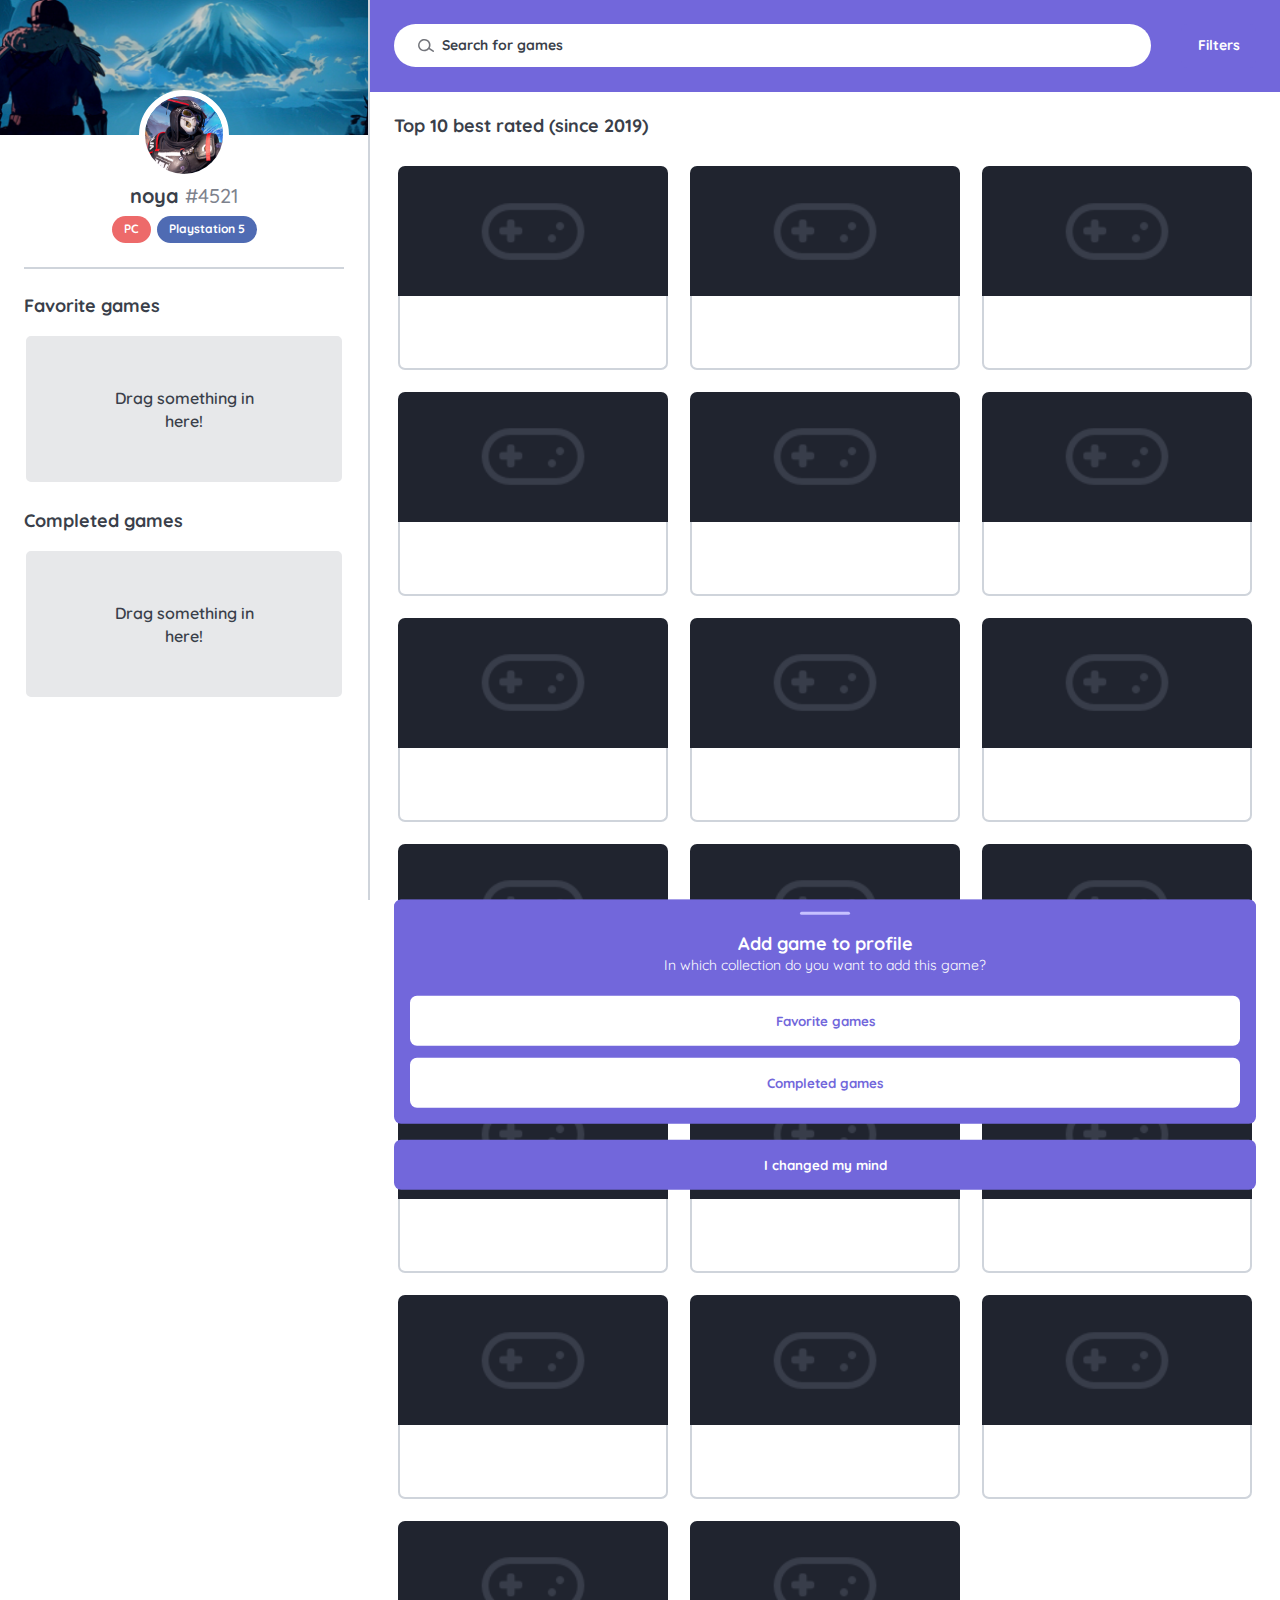
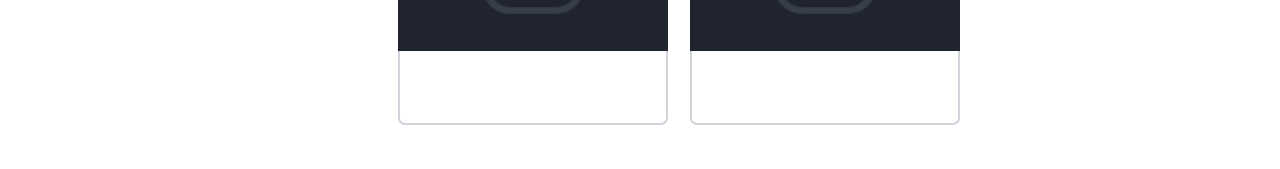
==== commit 6c649668: "refactored code!" ====
--- a/opdracht2/index.html
+++ b/opdracht2/index.html
@@ -16,409 +16,190 @@
     <link rel="icon" type="image/svg+xml" href="images/favicon.svg">
 </head>
 
-<body class="profile">
-    <header>
-        <picture>
-            <img src="./images/bloodhound-header.png" type="Bloodhound header image">
-        </picture>
-
-        <section>
-            <picture>
-                <img src="./images/bloodhound-icon.png" type="Bloodhound profile picture">
-            </picture>
-
-            <div>
-                <h1>noya <span>#4521</span></h1>
-
-                <div class="tags tags--platform">
-                    <span class="tags--platform__pc">PC</span>
-                    <span class="tags--platform__ps">Playstation 5</span>
+<body class="library">
+    <header id="main-header">
+        <div>
+            <input type="text" placeholder="Search for games">
+
+            <nav class="nav nav--desktop">
+                <ul>
+                    <li>
+                        <a id="filter-btn" href="#">Filters</a>
+                    </li>
+                </ul>
+            </nav>
+        </div>
+
+
+        <form class="filters" action="">
+            <legend>Filter options</legend>
+
+            <div class="filters__menu">
+                <button id="apply-filters" class="hide" type="submit">Apply</button>
+                <a id="reset-filters" class="hide" href="game-library.html">Reset filters</a>
+
+                <div class="filters__container">
+
+                    <fieldset>
+                        <li>
+                            <input class="filters__option" type="checkbox" name="filter-option" id="filter-action">
+                            <label for="filter-action">
+                                <span>
+                                    <svg version="1.1" id="Layer_1" xmlns="http://www.w3.org/2000/svg" xmlns:xlink="http://www.w3.org/1999/xlink" x="0px" y="0px" viewBox="0 0 13.7 10.1" style="enable-background:new 0 0 13.7 10.1;" xml:space="preserve">
+
+                                        <path class="st0" d="M13.2,0.4c-0.6-0.6-1.5-0.6-2.1,0l-6,6L2.6,3.9C2,3.4,1,3.4,0.4,3.9c-0.6,0.6-0.6,1.5,0,2.1L4,9.6
+	                            c0.2,0.2,0.3,0.3,0.5,0.3c0.6,0.2,1.2,0.2,1.7-0.3l7.1-7.1C13.8,2,13.8,1,13.2,0.4z" />
+                                    </svg>
+                                </span>
+                                <span class="filters__text">...</span>
+                            </label>
+                        </li>
+                    </fieldset>
                 </div>
             </div>
 
+            <button tabindex="0" id="apply-filters-desktop" class="hide" type="submit">Apply</button>
+
+            <button id="open-filters">Open filters</button>
+
+        </form>
+    </header>
+
+    <main>
+
+        <section class="profile">
+            <header>
+                <picture>
+                    <img src="./images/bloodhound-header.png" type="Bloodhound header image">
+                </picture>
+
+                <section>
+                    <picture>
+                        <img src="./images/bloodhound-icon.png" type="Bloodhound profile picture">
+                    </picture>
+
+                    <div>
+                        <h1>noya <span>#4521</span></h1>
+
+                        <div class="tags tags--platform">
+                            <span class="tags--platform__pc">PC</span>
+                            <span class="tags--platform__ps">Playstation 5</span>
+                        </div>
+                    </div>
+                </section>
+            </header>
+
             <section>
-                <ul>
-                    <li>
-                        <p>50</p>
-                        <p>games in library</p>
-                    </li>
-                    <li>
-                        <p>25</p>
-                        <p>games completed</p>
-                    </li>
-                    <li>
-                        <p>18</p>
-                        <p>games rated</p>
-                    </li>
-                </ul>
+
+                <section class="list">
+                    <h2>Favorite games</h2>
+
+                    <ol id="fave-game-collection" class="list__empty list__drag-container">
+
+
+                    </ol>
+                </section>
+                <section class="list">
+                    <h2>Completed games</h2>
+
+                    <ol id="completed-game-collection" class="list__empty list__drag-container">
+
+                    </ol>
+                </section>
+
             </section>
+
         </section>
-    </header>
-
-    <main>
-        <!-- <section class="empty-state">
-            <p>It looks like you haven't logged any games yet! Browse through our video game library to get started</p>
-			<a class="btn" href="">Find games</a>
-        </section> -->
-
-        <section class="list">
-            <h2>Top 5 best rated</h2>
-
-            <ol>
-                <li>
-                    <figure>
-                        <picture>
-                            <img src="./images/dummy_game_cover.png" alt="Dummy cover">
-                        </picture>
-
-                        <figcaption>
-                            <svg class="star star--red" version="1.1" id="Layer_1" xmlns="http://www.w3.org/2000/svg" xmlns:xlink="http://www.w3.org/1999/xlink" x="0px" y="0px" viewBox="0 0 13.7 13.1" style="enable-background:new 0 0 13.7 13.1;" xml:space="preserve">
-                                <path class="st0" d="M13.5,5.6c0.1-0.1,0.2-0.2,0.2-0.4c0.1-0.4-0.2-0.7-0.6-0.8L9.5,4C9.3,3.9,9.1,3.8,9,3.6L7.4,0.4
-                                C7.4,0.2,7.3,0.1,7.1,0.1C6.8-0.1,6.4,0,6.2,0.4L4.6,3.6C4.6,3.8,4.4,3.9,4.1,4L0.6,4.5c-0.1,0-0.3,0.1-0.4,0.2
-                                c-0.3,0.3-0.3,0.7,0,0.9l2.6,2.5C2.9,8.3,3,8.5,3,8.7l-0.6,3.6c0,0.1,0,0.3,0.1,0.4C2.6,13.1,3,13.2,3.3,13l3.2-1.7
-                                c0.2-0.1,0.4-0.1,0.6,0l3.2,1.7c0.1,0.1,0.3,0.1,0.4,0.1c0.4-0.1,0.6-0.4,0.5-0.8l-0.6-3.6c0-0.2,0-0.4,0.2-0.6L13.5,5.6z" />
-                            </svg>
-                            <svg class="star star--yellow" version="1.1" id="Layer_1" xmlns="http://www.w3.org/2000/svg" xmlns:xlink="http://www.w3.org/1999/xlink" x="0px" y="0px" viewBox="0 0 13.7 13.1" style="enable-background:new 0 0 13.7 13.1;" xml:space="preserve">
-                                <path class="st0" d="M13.5,5.6c0.1-0.1,0.2-0.2,0.2-0.4c0.1-0.4-0.2-0.7-0.6-0.8L9.5,4C9.3,3.9,9.1,3.8,9,3.6L7.4,0.4
-                                C7.4,0.2,7.3,0.1,7.1,0.1C6.8-0.1,6.4,0,6.2,0.4L4.6,3.6C4.6,3.8,4.4,3.9,4.1,4L0.6,4.5c-0.1,0-0.3,0.1-0.4,0.2
-                                c-0.3,0.3-0.3,0.7,0,0.9l2.6,2.5C2.9,8.3,3,8.5,3,8.7l-0.6,3.6c0,0.1,0,0.3,0.1,0.4C2.6,13.1,3,13.2,3.3,13l3.2-1.7
-                                c0.2-0.1,0.4-0.1,0.6,0l3.2,1.7c0.1,0.1,0.3,0.1,0.4,0.1c0.4-0.1,0.6-0.4,0.5-0.8l-0.6-3.6c0-0.2,0-0.4,0.2-0.6L13.5,5.6z" />
-                            </svg>
-                            <svg class="star star--green" version="1.1" id="Layer_1" xmlns="http://www.w3.org/2000/svg" xmlns:xlink="http://www.w3.org/1999/xlink" x="0px" y="0px" viewBox="0 0 13.7 13.1" style="enable-background:new 0 0 13.7 13.1;" xml:space="preserve">
-                                <path class="st0" d="M13.5,5.6c0.1-0.1,0.2-0.2,0.2-0.4c0.1-0.4-0.2-0.7-0.6-0.8L9.5,4C9.3,3.9,9.1,3.8,9,3.6L7.4,0.4
-                                C7.4,0.2,7.3,0.1,7.1,0.1C6.8-0.1,6.4,0,6.2,0.4L4.6,3.6C4.6,3.8,4.4,3.9,4.1,4L0.6,4.5c-0.1,0-0.3,0.1-0.4,0.2
-                                c-0.3,0.3-0.3,0.7,0,0.9l2.6,2.5C2.9,8.3,3,8.5,3,8.7l-0.6,3.6c0,0.1,0,0.3,0.1,0.4C2.6,13.1,3,13.2,3.3,13l3.2-1.7
-                                c0.2-0.1,0.4-0.1,0.6,0l3.2,1.7c0.1,0.1,0.3,0.1,0.4,0.1c0.4-0.1,0.6-0.4,0.5-0.8l-0.6-3.6c0-0.2,0-0.4,0.2-0.6L13.5,5.6z" />
-                            </svg>
-                            <svg class="star" version="1.1" id="Layer_1" xmlns="http://www.w3.org/2000/svg" xmlns:xlink="http://www.w3.org/1999/xlink" x="0px" y="0px" viewBox="0 0 13.7 13.1" style="enable-background:new 0 0 13.7 13.1;" xml:space="preserve">
-                                <path class="st0" d="M13.5,5.6c0.1-0.1,0.2-0.2,0.2-0.4c0.1-0.4-0.2-0.7-0.6-0.8L9.5,4C9.3,3.9,9.1,3.8,9,3.6L7.4,0.4
-                                C7.4,0.2,7.3,0.1,7.1,0.1C6.8-0.1,6.4,0,6.2,0.4L4.6,3.6C4.6,3.8,4.4,3.9,4.1,4L0.6,4.5c-0.1,0-0.3,0.1-0.4,0.2
-                                c-0.3,0.3-0.3,0.7,0,0.9l2.6,2.5C2.9,8.3,3,8.5,3,8.7l-0.6,3.6c0,0.1,0,0.3,0.1,0.4C2.6,13.1,3,13.2,3.3,13l3.2-1.7
-                                c0.2-0.1,0.4-0.1,0.6,0l3.2,1.7c0.1,0.1,0.3,0.1,0.4,0.1c0.4-0.1,0.6-0.4,0.5-0.8l-0.6-3.6c0-0.2,0-0.4,0.2-0.6L13.5,5.6z" />
-                            </svg>
-                            <svg class="star" version="1.1" id="Layer_1" xmlns="http://www.w3.org/2000/svg" xmlns:xlink="http://www.w3.org/1999/xlink" x="0px" y="0px" viewBox="0 0 13.7 13.1" style="enable-background:new 0 0 13.7 13.1;" xml:space="preserve">
-                                <path class="st0" d="M13.5,5.6c0.1-0.1,0.2-0.2,0.2-0.4c0.1-0.4-0.2-0.7-0.6-0.8L9.5,4C9.3,3.9,9.1,3.8,9,3.6L7.4,0.4
-                                C7.4,0.2,7.3,0.1,7.1,0.1C6.8-0.1,6.4,0,6.2,0.4L4.6,3.6C4.6,3.8,4.4,3.9,4.1,4L0.6,4.5c-0.1,0-0.3,0.1-0.4,0.2
-                                c-0.3,0.3-0.3,0.7,0,0.9l2.6,2.5C2.9,8.3,3,8.5,3,8.7l-0.6,3.6c0,0.1,0,0.3,0.1,0.4C2.6,13.1,3,13.2,3.3,13l3.2-1.7
-                                c0.2-0.1,0.4-0.1,0.6,0l3.2,1.7c0.1,0.1,0.3,0.1,0.4,0.1c0.4-0.1,0.6-0.4,0.5-0.8l-0.6-3.6c0-0.2,0-0.4,0.2-0.6L13.5,5.6z" />
-                            </svg>
-
-                        </figcaption>
-                    </figure>
-                </li>
-                <li>
-                    <figure>
-                        <picture>
-                            <img src="./images/dummy_game_cover.png" alt="Dummy cover">
-                        </picture>
-
-                        <figcaption>
-                            <svg class="star star--red" version="1.1" id="Layer_1" xmlns="http://www.w3.org/2000/svg" xmlns:xlink="http://www.w3.org/1999/xlink" x="0px" y="0px" viewBox="0 0 13.7 13.1" style="enable-background:new 0 0 13.7 13.1;" xml:space="preserve">
-                                <path class="st0" d="M13.5,5.6c0.1-0.1,0.2-0.2,0.2-0.4c0.1-0.4-0.2-0.7-0.6-0.8L9.5,4C9.3,3.9,9.1,3.8,9,3.6L7.4,0.4
-                                C7.4,0.2,7.3,0.1,7.1,0.1C6.8-0.1,6.4,0,6.2,0.4L4.6,3.6C4.6,3.8,4.4,3.9,4.1,4L0.6,4.5c-0.1,0-0.3,0.1-0.4,0.2
-                                c-0.3,0.3-0.3,0.7,0,0.9l2.6,2.5C2.9,8.3,3,8.5,3,8.7l-0.6,3.6c0,0.1,0,0.3,0.1,0.4C2.6,13.1,3,13.2,3.3,13l3.2-1.7
-                                c0.2-0.1,0.4-0.1,0.6,0l3.2,1.7c0.1,0.1,0.3,0.1,0.4,0.1c0.4-0.1,0.6-0.4,0.5-0.8l-0.6-3.6c0-0.2,0-0.4,0.2-0.6L13.5,5.6z" />
-                            </svg>
-                            <svg class="star star--yellow" version="1.1" id="Layer_1" xmlns="http://www.w3.org/2000/svg" xmlns:xlink="http://www.w3.org/1999/xlink" x="0px" y="0px" viewBox="0 0 13.7 13.1" style="enable-background:new 0 0 13.7 13.1;" xml:space="preserve">
-                                <path class="st0" d="M13.5,5.6c0.1-0.1,0.2-0.2,0.2-0.4c0.1-0.4-0.2-0.7-0.6-0.8L9.5,4C9.3,3.9,9.1,3.8,9,3.6L7.4,0.4
-                                C7.4,0.2,7.3,0.1,7.1,0.1C6.8-0.1,6.4,0,6.2,0.4L4.6,3.6C4.6,3.8,4.4,3.9,4.1,4L0.6,4.5c-0.1,0-0.3,0.1-0.4,0.2
-                                c-0.3,0.3-0.3,0.7,0,0.9l2.6,2.5C2.9,8.3,3,8.5,3,8.7l-0.6,3.6c0,0.1,0,0.3,0.1,0.4C2.6,13.1,3,13.2,3.3,13l3.2-1.7
-                                c0.2-0.1,0.4-0.1,0.6,0l3.2,1.7c0.1,0.1,0.3,0.1,0.4,0.1c0.4-0.1,0.6-0.4,0.5-0.8l-0.6-3.6c0-0.2,0-0.4,0.2-0.6L13.5,5.6z" />
-                            </svg>
-                            <svg class="star star--green" version="1.1" id="Layer_1" xmlns="http://www.w3.org/2000/svg" xmlns:xlink="http://www.w3.org/1999/xlink" x="0px" y="0px" viewBox="0 0 13.7 13.1" style="enable-background:new 0 0 13.7 13.1;" xml:space="preserve">
-                                <path class="st0" d="M13.5,5.6c0.1-0.1,0.2-0.2,0.2-0.4c0.1-0.4-0.2-0.7-0.6-0.8L9.5,4C9.3,3.9,9.1,3.8,9,3.6L7.4,0.4
-                                C7.4,0.2,7.3,0.1,7.1,0.1C6.8-0.1,6.4,0,6.2,0.4L4.6,3.6C4.6,3.8,4.4,3.9,4.1,4L0.6,4.5c-0.1,0-0.3,0.1-0.4,0.2
-                                c-0.3,0.3-0.3,0.7,0,0.9l2.6,2.5C2.9,8.3,3,8.5,3,8.7l-0.6,3.6c0,0.1,0,0.3,0.1,0.4C2.6,13.1,3,13.2,3.3,13l3.2-1.7
-                                c0.2-0.1,0.4-0.1,0.6,0l3.2,1.7c0.1,0.1,0.3,0.1,0.4,0.1c0.4-0.1,0.6-0.4,0.5-0.8l-0.6-3.6c0-0.2,0-0.4,0.2-0.6L13.5,5.6z" />
-                            </svg>
-                            <svg class="star" version="1.1" id="Layer_1" xmlns="http://www.w3.org/2000/svg" xmlns:xlink="http://www.w3.org/1999/xlink" x="0px" y="0px" viewBox="0 0 13.7 13.1" style="enable-background:new 0 0 13.7 13.1;" xml:space="preserve">
-                                <path class="st0" d="M13.5,5.6c0.1-0.1,0.2-0.2,0.2-0.4c0.1-0.4-0.2-0.7-0.6-0.8L9.5,4C9.3,3.9,9.1,3.8,9,3.6L7.4,0.4
-                                C7.4,0.2,7.3,0.1,7.1,0.1C6.8-0.1,6.4,0,6.2,0.4L4.6,3.6C4.6,3.8,4.4,3.9,4.1,4L0.6,4.5c-0.1,0-0.3,0.1-0.4,0.2
-                                c-0.3,0.3-0.3,0.7,0,0.9l2.6,2.5C2.9,8.3,3,8.5,3,8.7l-0.6,3.6c0,0.1,0,0.3,0.1,0.4C2.6,13.1,3,13.2,3.3,13l3.2-1.7
-                                c0.2-0.1,0.4-0.1,0.6,0l3.2,1.7c0.1,0.1,0.3,0.1,0.4,0.1c0.4-0.1,0.6-0.4,0.5-0.8l-0.6-3.6c0-0.2,0-0.4,0.2-0.6L13.5,5.6z" />
-                            </svg>
-                            <svg class="star" version="1.1" id="Layer_1" xmlns="http://www.w3.org/2000/svg" xmlns:xlink="http://www.w3.org/1999/xlink" x="0px" y="0px" viewBox="0 0 13.7 13.1" style="enable-background:new 0 0 13.7 13.1;" xml:space="preserve">
-                                <path class="st0" d="M13.5,5.6c0.1-0.1,0.2-0.2,0.2-0.4c0.1-0.4-0.2-0.7-0.6-0.8L9.5,4C9.3,3.9,9.1,3.8,9,3.6L7.4,0.4
-                                C7.4,0.2,7.3,0.1,7.1,0.1C6.8-0.1,6.4,0,6.2,0.4L4.6,3.6C4.6,3.8,4.4,3.9,4.1,4L0.6,4.5c-0.1,0-0.3,0.1-0.4,0.2
-                                c-0.3,0.3-0.3,0.7,0,0.9l2.6,2.5C2.9,8.3,3,8.5,3,8.7l-0.6,3.6c0,0.1,0,0.3,0.1,0.4C2.6,13.1,3,13.2,3.3,13l3.2-1.7
-                                c0.2-0.1,0.4-0.1,0.6,0l3.2,1.7c0.1,0.1,0.3,0.1,0.4,0.1c0.4-0.1,0.6-0.4,0.5-0.8l-0.6-3.6c0-0.2,0-0.4,0.2-0.6L13.5,5.6z" />
-                            </svg>
-
-                        </figcaption>
-                    </figure>
-                </li>
-                <li>
-                    <figure>
-                        <picture>
-                            <img src="./images/dummy_game_cover.png" alt="Dummy cover">
-                        </picture>
-
-                        <figcaption>
-                            <svg class="star star--red" version="1.1" id="Layer_1" xmlns="http://www.w3.org/2000/svg" xmlns:xlink="http://www.w3.org/1999/xlink" x="0px" y="0px" viewBox="0 0 13.7 13.1" style="enable-background:new 0 0 13.7 13.1;" xml:space="preserve">
-                                <path class="st0" d="M13.5,5.6c0.1-0.1,0.2-0.2,0.2-0.4c0.1-0.4-0.2-0.7-0.6-0.8L9.5,4C9.3,3.9,9.1,3.8,9,3.6L7.4,0.4
-                                C7.4,0.2,7.3,0.1,7.1,0.1C6.8-0.1,6.4,0,6.2,0.4L4.6,3.6C4.6,3.8,4.4,3.9,4.1,4L0.6,4.5c-0.1,0-0.3,0.1-0.4,0.2
-                                c-0.3,0.3-0.3,0.7,0,0.9l2.6,2.5C2.9,8.3,3,8.5,3,8.7l-0.6,3.6c0,0.1,0,0.3,0.1,0.4C2.6,13.1,3,13.2,3.3,13l3.2-1.7
-                                c0.2-0.1,0.4-0.1,0.6,0l3.2,1.7c0.1,0.1,0.3,0.1,0.4,0.1c0.4-0.1,0.6-0.4,0.5-0.8l-0.6-3.6c0-0.2,0-0.4,0.2-0.6L13.5,5.6z" />
-                            </svg>
-                            <svg class="star star--yellow" version="1.1" id="Layer_1" xmlns="http://www.w3.org/2000/svg" xmlns:xlink="http://www.w3.org/1999/xlink" x="0px" y="0px" viewBox="0 0 13.7 13.1" style="enable-background:new 0 0 13.7 13.1;" xml:space="preserve">
-                                <path class="st0" d="M13.5,5.6c0.1-0.1,0.2-0.2,0.2-0.4c0.1-0.4-0.2-0.7-0.6-0.8L9.5,4C9.3,3.9,9.1,3.8,9,3.6L7.4,0.4
-                                C7.4,0.2,7.3,0.1,7.1,0.1C6.8-0.1,6.4,0,6.2,0.4L4.6,3.6C4.6,3.8,4.4,3.9,4.1,4L0.6,4.5c-0.1,0-0.3,0.1-0.4,0.2
-                                c-0.3,0.3-0.3,0.7,0,0.9l2.6,2.5C2.9,8.3,3,8.5,3,8.7l-0.6,3.6c0,0.1,0,0.3,0.1,0.4C2.6,13.1,3,13.2,3.3,13l3.2-1.7
-                                c0.2-0.1,0.4-0.1,0.6,0l3.2,1.7c0.1,0.1,0.3,0.1,0.4,0.1c0.4-0.1,0.6-0.4,0.5-0.8l-0.6-3.6c0-0.2,0-0.4,0.2-0.6L13.5,5.6z" />
-                            </svg>
-                            <svg class="star star--green" version="1.1" id="Layer_1" xmlns="http://www.w3.org/2000/svg" xmlns:xlink="http://www.w3.org/1999/xlink" x="0px" y="0px" viewBox="0 0 13.7 13.1" style="enable-background:new 0 0 13.7 13.1;" xml:space="preserve">
-                                <path class="st0" d="M13.5,5.6c0.1-0.1,0.2-0.2,0.2-0.4c0.1-0.4-0.2-0.7-0.6-0.8L9.5,4C9.3,3.9,9.1,3.8,9,3.6L7.4,0.4
-                                C7.4,0.2,7.3,0.1,7.1,0.1C6.8-0.1,6.4,0,6.2,0.4L4.6,3.6C4.6,3.8,4.4,3.9,4.1,4L0.6,4.5c-0.1,0-0.3,0.1-0.4,0.2
-                                c-0.3,0.3-0.3,0.7,0,0.9l2.6,2.5C2.9,8.3,3,8.5,3,8.7l-0.6,3.6c0,0.1,0,0.3,0.1,0.4C2.6,13.1,3,13.2,3.3,13l3.2-1.7
-                                c0.2-0.1,0.4-0.1,0.6,0l3.2,1.7c0.1,0.1,0.3,0.1,0.4,0.1c0.4-0.1,0.6-0.4,0.5-0.8l-0.6-3.6c0-0.2,0-0.4,0.2-0.6L13.5,5.6z" />
-                            </svg>
-                            <svg class="star" version="1.1" id="Layer_1" xmlns="http://www.w3.org/2000/svg" xmlns:xlink="http://www.w3.org/1999/xlink" x="0px" y="0px" viewBox="0 0 13.7 13.1" style="enable-background:new 0 0 13.7 13.1;" xml:space="preserve">
-                                <path class="st0" d="M13.5,5.6c0.1-0.1,0.2-0.2,0.2-0.4c0.1-0.4-0.2-0.7-0.6-0.8L9.5,4C9.3,3.9,9.1,3.8,9,3.6L7.4,0.4
-                                C7.4,0.2,7.3,0.1,7.1,0.1C6.8-0.1,6.4,0,6.2,0.4L4.6,3.6C4.6,3.8,4.4,3.9,4.1,4L0.6,4.5c-0.1,0-0.3,0.1-0.4,0.2
-                                c-0.3,0.3-0.3,0.7,0,0.9l2.6,2.5C2.9,8.3,3,8.5,3,8.7l-0.6,3.6c0,0.1,0,0.3,0.1,0.4C2.6,13.1,3,13.2,3.3,13l3.2-1.7
-                                c0.2-0.1,0.4-0.1,0.6,0l3.2,1.7c0.1,0.1,0.3,0.1,0.4,0.1c0.4-0.1,0.6-0.4,0.5-0.8l-0.6-3.6c0-0.2,0-0.4,0.2-0.6L13.5,5.6z" />
-                            </svg>
-                            <svg class="star" version="1.1" id="Layer_1" xmlns="http://www.w3.org/2000/svg" xmlns:xlink="http://www.w3.org/1999/xlink" x="0px" y="0px" viewBox="0 0 13.7 13.1" style="enable-background:new 0 0 13.7 13.1;" xml:space="preserve">
-                                <path class="st0" d="M13.5,5.6c0.1-0.1,0.2-0.2,0.2-0.4c0.1-0.4-0.2-0.7-0.6-0.8L9.5,4C9.3,3.9,9.1,3.8,9,3.6L7.4,0.4
-                                C7.4,0.2,7.3,0.1,7.1,0.1C6.8-0.1,6.4,0,6.2,0.4L4.6,3.6C4.6,3.8,4.4,3.9,4.1,4L0.6,4.5c-0.1,0-0.3,0.1-0.4,0.2
-                                c-0.3,0.3-0.3,0.7,0,0.9l2.6,2.5C2.9,8.3,3,8.5,3,8.7l-0.6,3.6c0,0.1,0,0.3,0.1,0.4C2.6,13.1,3,13.2,3.3,13l3.2-1.7
-                                c0.2-0.1,0.4-0.1,0.6,0l3.2,1.7c0.1,0.1,0.3,0.1,0.4,0.1c0.4-0.1,0.6-0.4,0.5-0.8l-0.6-3.6c0-0.2,0-0.4,0.2-0.6L13.5,5.6z" />
-                            </svg>
-
-                        </figcaption>
-                    </figure>
-                </li>
-                <li>
-                    <figure>
-                        <picture>
-                            <img src="./images/dummy_game_cover.png" alt="Dummy cover">
-                        </picture>
-
-                        <figcaption>
-                            <svg class="star star--red" version="1.1" id="Layer_1" xmlns="http://www.w3.org/2000/svg" xmlns:xlink="http://www.w3.org/1999/xlink" x="0px" y="0px" viewBox="0 0 13.7 13.1" style="enable-background:new 0 0 13.7 13.1;" xml:space="preserve">
-                                <path class="st0" d="M13.5,5.6c0.1-0.1,0.2-0.2,0.2-0.4c0.1-0.4-0.2-0.7-0.6-0.8L9.5,4C9.3,3.9,9.1,3.8,9,3.6L7.4,0.4
-                                C7.4,0.2,7.3,0.1,7.1,0.1C6.8-0.1,6.4,0,6.2,0.4L4.6,3.6C4.6,3.8,4.4,3.9,4.1,4L0.6,4.5c-0.1,0-0.3,0.1-0.4,0.2
-                                c-0.3,0.3-0.3,0.7,0,0.9l2.6,2.5C2.9,8.3,3,8.5,3,8.7l-0.6,3.6c0,0.1,0,0.3,0.1,0.4C2.6,13.1,3,13.2,3.3,13l3.2-1.7
-                                c0.2-0.1,0.4-0.1,0.6,0l3.2,1.7c0.1,0.1,0.3,0.1,0.4,0.1c0.4-0.1,0.6-0.4,0.5-0.8l-0.6-3.6c0-0.2,0-0.4,0.2-0.6L13.5,5.6z" />
-                            </svg>
-                            <svg class="star star--yellow" version="1.1" id="Layer_1" xmlns="http://www.w3.org/2000/svg" xmlns:xlink="http://www.w3.org/1999/xlink" x="0px" y="0px" viewBox="0 0 13.7 13.1" style="enable-background:new 0 0 13.7 13.1;" xml:space="preserve">
-                                <path class="st0" d="M13.5,5.6c0.1-0.1,0.2-0.2,0.2-0.4c0.1-0.4-0.2-0.7-0.6-0.8L9.5,4C9.3,3.9,9.1,3.8,9,3.6L7.4,0.4
-                                C7.4,0.2,7.3,0.1,7.1,0.1C6.8-0.1,6.4,0,6.2,0.4L4.6,3.6C4.6,3.8,4.4,3.9,4.1,4L0.6,4.5c-0.1,0-0.3,0.1-0.4,0.2
-                                c-0.3,0.3-0.3,0.7,0,0.9l2.6,2.5C2.9,8.3,3,8.5,3,8.7l-0.6,3.6c0,0.1,0,0.3,0.1,0.4C2.6,13.1,3,13.2,3.3,13l3.2-1.7
-                                c0.2-0.1,0.4-0.1,0.6,0l3.2,1.7c0.1,0.1,0.3,0.1,0.4,0.1c0.4-0.1,0.6-0.4,0.5-0.8l-0.6-3.6c0-0.2,0-0.4,0.2-0.6L13.5,5.6z" />
-                            </svg>
-                            <svg class="star star--green" version="1.1" id="Layer_1" xmlns="http://www.w3.org/2000/svg" xmlns:xlink="http://www.w3.org/1999/xlink" x="0px" y="0px" viewBox="0 0 13.7 13.1" style="enable-background:new 0 0 13.7 13.1;" xml:space="preserve">
-                                <path class="st0" d="M13.5,5.6c0.1-0.1,0.2-0.2,0.2-0.4c0.1-0.4-0.2-0.7-0.6-0.8L9.5,4C9.3,3.9,9.1,3.8,9,3.6L7.4,0.4
-                                C7.4,0.2,7.3,0.1,7.1,0.1C6.8-0.1,6.4,0,6.2,0.4L4.6,3.6C4.6,3.8,4.4,3.9,4.1,4L0.6,4.5c-0.1,0-0.3,0.1-0.4,0.2
-                                c-0.3,0.3-0.3,0.7,0,0.9l2.6,2.5C2.9,8.3,3,8.5,3,8.7l-0.6,3.6c0,0.1,0,0.3,0.1,0.4C2.6,13.1,3,13.2,3.3,13l3.2-1.7
-                                c0.2-0.1,0.4-0.1,0.6,0l3.2,1.7c0.1,0.1,0.3,0.1,0.4,0.1c0.4-0.1,0.6-0.4,0.5-0.8l-0.6-3.6c0-0.2,0-0.4,0.2-0.6L13.5,5.6z" />
-                            </svg>
-                            <svg class="star" version="1.1" id="Layer_1" xmlns="http://www.w3.org/2000/svg" xmlns:xlink="http://www.w3.org/1999/xlink" x="0px" y="0px" viewBox="0 0 13.7 13.1" style="enable-background:new 0 0 13.7 13.1;" xml:space="preserve">
-                                <path class="st0" d="M13.5,5.6c0.1-0.1,0.2-0.2,0.2-0.4c0.1-0.4-0.2-0.7-0.6-0.8L9.5,4C9.3,3.9,9.1,3.8,9,3.6L7.4,0.4
-                                C7.4,0.2,7.3,0.1,7.1,0.1C6.8-0.1,6.4,0,6.2,0.4L4.6,3.6C4.6,3.8,4.4,3.9,4.1,4L0.6,4.5c-0.1,0-0.3,0.1-0.4,0.2
-                                c-0.3,0.3-0.3,0.7,0,0.9l2.6,2.5C2.9,8.3,3,8.5,3,8.7l-0.6,3.6c0,0.1,0,0.3,0.1,0.4C2.6,13.1,3,13.2,3.3,13l3.2-1.7
-                                c0.2-0.1,0.4-0.1,0.6,0l3.2,1.7c0.1,0.1,0.3,0.1,0.4,0.1c0.4-0.1,0.6-0.4,0.5-0.8l-0.6-3.6c0-0.2,0-0.4,0.2-0.6L13.5,5.6z" />
-                            </svg>
-                            <svg class="star" version="1.1" id="Layer_1" xmlns="http://www.w3.org/2000/svg" xmlns:xlink="http://www.w3.org/1999/xlink" x="0px" y="0px" viewBox="0 0 13.7 13.1" style="enable-background:new 0 0 13.7 13.1;" xml:space="preserve">
-                                <path class="st0" d="M13.5,5.6c0.1-0.1,0.2-0.2,0.2-0.4c0.1-0.4-0.2-0.7-0.6-0.8L9.5,4C9.3,3.9,9.1,3.8,9,3.6L7.4,0.4
-                                C7.4,0.2,7.3,0.1,7.1,0.1C6.8-0.1,6.4,0,6.2,0.4L4.6,3.6C4.6,3.8,4.4,3.9,4.1,4L0.6,4.5c-0.1,0-0.3,0.1-0.4,0.2
-                                c-0.3,0.3-0.3,0.7,0,0.9l2.6,2.5C2.9,8.3,3,8.5,3,8.7l-0.6,3.6c0,0.1,0,0.3,0.1,0.4C2.6,13.1,3,13.2,3.3,13l3.2-1.7
-                                c0.2-0.1,0.4-0.1,0.6,0l3.2,1.7c0.1,0.1,0.3,0.1,0.4,0.1c0.4-0.1,0.6-0.4,0.5-0.8l-0.6-3.6c0-0.2,0-0.4,0.2-0.6L13.5,5.6z" />
-                            </svg>
-
-                        </figcaption>
-                    </figure>
+
+        <section class="list list--grid">
+            <h2>Top 10 best rated (since 2019)</h2>
+
+            <ol class="dummy" id="top-rated">
+                <li class="draggable draggable--mobile">
+                    <a href="#">
+                        <figure>
+                            <picture>
+                                <img src="./images/dummy_game_cover-2.png" alt="Dummy cover">
+                            </picture>
+
+                            <button class="add-game"><img src="./images/icons/close-icon.svg" alt="Add icon"></button>
+                            <button class="hide remove-game"><img src="./images/icons/close-icon.svg" alt="Remove icon"></button>
+
+                            <figcaption>
+                                <div>
+                                    <div>
+                                        <svg class="star" version="1.1" id="Layer_1" xmlns="http://www.w3.org/2000/svg" xmlns:xlink="http://www.w3.org/1999/xlink" x="0px" y="0px" viewBox="0 0 13.7 13.1" style="enable-background:new 0 0 13.7 13.1;" xml:space="preserve">
+                                            <path class="st0" d="M13.5,5.6c0.1-0.1,0.2-0.2,0.2-0.4c0.1-0.4-0.2-0.7-0.6-0.8L9.5,4C9.3,3.9,9.1,3.8,9,3.6L7.4,0.4
+                                    C7.4,0.2,7.3,0.1,7.1,0.1C6.8-0.1,6.4,0,6.2,0.4L4.6,3.6C4.6,3.8,4.4,3.9,4.1,4L0.6,4.5c-0.1,0-0.3,0.1-0.4,0.2
+                                    c-0.3,0.3-0.3,0.7,0,0.9l2.6,2.5C2.9,8.3,3,8.5,3,8.7l-0.6,3.6c0,0.1,0,0.3,0.1,0.4C2.6,13.1,3,13.2,3.3,13l3.2-1.7
+                                    c0.2-0.1,0.4-0.1,0.6,0l3.2,1.7c0.1,0.1,0.3,0.1,0.4,0.1c0.4-0.1,0.6-0.4,0.5-0.8l-0.6-3.6c0-0.2,0-0.4,0.2-0.6L13.5,5.6z" />
+                                        </svg>
+                                        <svg class="star" version="1.1" id="Layer_1" xmlns="http://www.w3.org/2000/svg" xmlns:xlink="http://www.w3.org/1999/xlink" x="0px" y="0px" viewBox="0 0 13.7 13.1" style="enable-background:new 0 0 13.7 13.1;" xml:space="preserve">
+                                            <path class="st0" d="M13.5,5.6c0.1-0.1,0.2-0.2,0.2-0.4c0.1-0.4-0.2-0.7-0.6-0.8L9.5,4C9.3,3.9,9.1,3.8,9,3.6L7.4,0.4
+                                    C7.4,0.2,7.3,0.1,7.1,0.1C6.8-0.1,6.4,0,6.2,0.4L4.6,3.6C4.6,3.8,4.4,3.9,4.1,4L0.6,4.5c-0.1,0-0.3,0.1-0.4,0.2
+                                    c-0.3,0.3-0.3,0.7,0,0.9l2.6,2.5C2.9,8.3,3,8.5,3,8.7l-0.6,3.6c0,0.1,0,0.3,0.1,0.4C2.6,13.1,3,13.2,3.3,13l3.2-1.7
+                                    c0.2-0.1,0.4-0.1,0.6,0l3.2,1.7c0.1,0.1,0.3,0.1,0.4,0.1c0.4-0.1,0.6-0.4,0.5-0.8l-0.6-3.6c0-0.2,0-0.4,0.2-0.6L13.5,5.6z" />
+                                        </svg>
+                                        <svg class="star" version="1.1" id="Layer_1" xmlns="http://www.w3.org/2000/svg" xmlns:xlink="http://www.w3.org/1999/xlink" x="0px" y="0px" viewBox="0 0 13.7 13.1" style="enable-background:new 0 0 13.7 13.1;" xml:space="preserve">
+                                            <path class="st0" d="M13.5,5.6c0.1-0.1,0.2-0.2,0.2-0.4c0.1-0.4-0.2-0.7-0.6-0.8L9.5,4C9.3,3.9,9.1,3.8,9,3.6L7.4,0.4
+                                    C7.4,0.2,7.3,0.1,7.1,0.1C6.8-0.1,6.4,0,6.2,0.4L4.6,3.6C4.6,3.8,4.4,3.9,4.1,4L0.6,4.5c-0.1,0-0.3,0.1-0.4,0.2
+                                    c-0.3,0.3-0.3,0.7,0,0.9l2.6,2.5C2.9,8.3,3,8.5,3,8.7l-0.6,3.6c0,0.1,0,0.3,0.1,0.4C2.6,13.1,3,13.2,3.3,13l3.2-1.7
+                                    c0.2-0.1,0.4-0.1,0.6,0l3.2,1.7c0.1,0.1,0.3,0.1,0.4,0.1c0.4-0.1,0.6-0.4,0.5-0.8l-0.6-3.6c0-0.2,0-0.4,0.2-0.6L13.5,5.6z" />
+                                        </svg>
+                                        <svg class="star" version="1.1" id="Layer_1" xmlns="http://www.w3.org/2000/svg" xmlns:xlink="http://www.w3.org/1999/xlink" x="0px" y="0px" viewBox="0 0 13.7 13.1" style="enable-background:new 0 0 13.7 13.1;" xml:space="preserve">
+                                            <path class="st0" d="M13.5,5.6c0.1-0.1,0.2-0.2,0.2-0.4c0.1-0.4-0.2-0.7-0.6-0.8L9.5,4C9.3,3.9,9.1,3.8,9,3.6L7.4,0.4
+                                    C7.4,0.2,7.3,0.1,7.1,0.1C6.8-0.1,6.4,0,6.2,0.4L4.6,3.6C4.6,3.8,4.4,3.9,4.1,4L0.6,4.5c-0.1,0-0.3,0.1-0.4,0.2
+                                    c-0.3,0.3-0.3,0.7,0,0.9l2.6,2.5C2.9,8.3,3,8.5,3,8.7l-0.6,3.6c0,0.1,0,0.3,0.1,0.4C2.6,13.1,3,13.2,3.3,13l3.2-1.7
+                                    c0.2-0.1,0.4-0.1,0.6,0l3.2,1.7c0.1,0.1,0.3,0.1,0.4,0.1c0.4-0.1,0.6-0.4,0.5-0.8l-0.6-3.6c0-0.2,0-0.4,0.2-0.6L13.5,5.6z" />
+                                        </svg>
+                                        <svg class="star" version="1.1" id="Layer_1" xmlns="http://www.w3.org/2000/svg" xmlns:xlink="http://www.w3.org/1999/xlink" x="0px" y="0px" viewBox="0 0 13.7 13.1" style="enable-background:new 0 0 13.7 13.1;" xml:space="preserve">
+                                            <path class="st0" d="M13.5,5.6c0.1-0.1,0.2-0.2,0.2-0.4c0.1-0.4-0.2-0.7-0.6-0.8L9.5,4C9.3,3.9,9.1,3.8,9,3.6L7.4,0.4
+                                    C7.4,0.2,7.3,0.1,7.1,0.1C6.8-0.1,6.4,0,6.2,0.4L4.6,3.6C4.6,3.8,4.4,3.9,4.1,4L0.6,4.5c-0.1,0-0.3,0.1-0.4,0.2
+                                    c-0.3,0.3-0.3,0.7,0,0.9l2.6,2.5C2.9,8.3,3,8.5,3,8.7l-0.6,3.6c0,0.1,0,0.3,0.1,0.4C2.6,13.1,3,13.2,3.3,13l3.2-1.7
+                                    c0.2-0.1,0.4-0.1,0.6,0l3.2,1.7c0.1,0.1,0.3,0.1,0.4,0.1c0.4-0.1,0.6-0.4,0.5-0.8l-0.6-3.6c0-0.2,0-0.4,0.2-0.6L13.5,5.6z" />
+                                        </svg>
+                                    </div>
+
+                                    <p class="rating">0.0</p>
+                                </div>
+
+                                <h3></h3>
+
+                            </figcaption>
+                        </figure>
+                    </a>
                 </li>
             </ol>
         </section>
 
-        <section class="list">
-            <div>
-                <h2>Completed games</h2>
-                <a href="#">See all <span>(152)</span></a>
-            </div>
-
-            <ol>
-                <li>
-                    <figure>
-                        <picture>
-                            <img src="./images/dummy_game_cover.png" alt="Dummy cover">
-                        </picture>
-
-                        <figcaption>
-                            <svg class="star star--red" version="1.1" id="Layer_1" xmlns="http://www.w3.org/2000/svg" xmlns:xlink="http://www.w3.org/1999/xlink" x="0px" y="0px" viewBox="0 0 13.7 13.1" style="enable-background:new 0 0 13.7 13.1;" xml:space="preserve">
-                                <path class="st0" d="M13.5,5.6c0.1-0.1,0.2-0.2,0.2-0.4c0.1-0.4-0.2-0.7-0.6-0.8L9.5,4C9.3,3.9,9.1,3.8,9,3.6L7.4,0.4
-                                C7.4,0.2,7.3,0.1,7.1,0.1C6.8-0.1,6.4,0,6.2,0.4L4.6,3.6C4.6,3.8,4.4,3.9,4.1,4L0.6,4.5c-0.1,0-0.3,0.1-0.4,0.2
-                                c-0.3,0.3-0.3,0.7,0,0.9l2.6,2.5C2.9,8.3,3,8.5,3,8.7l-0.6,3.6c0,0.1,0,0.3,0.1,0.4C2.6,13.1,3,13.2,3.3,13l3.2-1.7
-                                c0.2-0.1,0.4-0.1,0.6,0l3.2,1.7c0.1,0.1,0.3,0.1,0.4,0.1c0.4-0.1,0.6-0.4,0.5-0.8l-0.6-3.6c0-0.2,0-0.4,0.2-0.6L13.5,5.6z" />
-                            </svg>
-                            <svg class="star star--yellow" version="1.1" id="Layer_1" xmlns="http://www.w3.org/2000/svg" xmlns:xlink="http://www.w3.org/1999/xlink" x="0px" y="0px" viewBox="0 0 13.7 13.1" style="enable-background:new 0 0 13.7 13.1;" xml:space="preserve">
-                                <path class="st0" d="M13.5,5.6c0.1-0.1,0.2-0.2,0.2-0.4c0.1-0.4-0.2-0.7-0.6-0.8L9.5,4C9.3,3.9,9.1,3.8,9,3.6L7.4,0.4
-                                C7.4,0.2,7.3,0.1,7.1,0.1C6.8-0.1,6.4,0,6.2,0.4L4.6,3.6C4.6,3.8,4.4,3.9,4.1,4L0.6,4.5c-0.1,0-0.3,0.1-0.4,0.2
-                                c-0.3,0.3-0.3,0.7,0,0.9l2.6,2.5C2.9,8.3,3,8.5,3,8.7l-0.6,3.6c0,0.1,0,0.3,0.1,0.4C2.6,13.1,3,13.2,3.3,13l3.2-1.7
-                                c0.2-0.1,0.4-0.1,0.6,0l3.2,1.7c0.1,0.1,0.3,0.1,0.4,0.1c0.4-0.1,0.6-0.4,0.5-0.8l-0.6-3.6c0-0.2,0-0.4,0.2-0.6L13.5,5.6z" />
-                            </svg>
-                            <svg class="star star--green" version="1.1" id="Layer_1" xmlns="http://www.w3.org/2000/svg" xmlns:xlink="http://www.w3.org/1999/xlink" x="0px" y="0px" viewBox="0 0 13.7 13.1" style="enable-background:new 0 0 13.7 13.1;" xml:space="preserve">
-                                <path class="st0" d="M13.5,5.6c0.1-0.1,0.2-0.2,0.2-0.4c0.1-0.4-0.2-0.7-0.6-0.8L9.5,4C9.3,3.9,9.1,3.8,9,3.6L7.4,0.4
-                                C7.4,0.2,7.3,0.1,7.1,0.1C6.8-0.1,6.4,0,6.2,0.4L4.6,3.6C4.6,3.8,4.4,3.9,4.1,4L0.6,4.5c-0.1,0-0.3,0.1-0.4,0.2
-                                c-0.3,0.3-0.3,0.7,0,0.9l2.6,2.5C2.9,8.3,3,8.5,3,8.7l-0.6,3.6c0,0.1,0,0.3,0.1,0.4C2.6,13.1,3,13.2,3.3,13l3.2-1.7
-                                c0.2-0.1,0.4-0.1,0.6,0l3.2,1.7c0.1,0.1,0.3,0.1,0.4,0.1c0.4-0.1,0.6-0.4,0.5-0.8l-0.6-3.6c0-0.2,0-0.4,0.2-0.6L13.5,5.6z" />
-                            </svg>
-                            <svg class="star" version="1.1" id="Layer_1" xmlns="http://www.w3.org/2000/svg" xmlns:xlink="http://www.w3.org/1999/xlink" x="0px" y="0px" viewBox="0 0 13.7 13.1" style="enable-background:new 0 0 13.7 13.1;" xml:space="preserve">
-                                <path class="st0" d="M13.5,5.6c0.1-0.1,0.2-0.2,0.2-0.4c0.1-0.4-0.2-0.7-0.6-0.8L9.5,4C9.3,3.9,9.1,3.8,9,3.6L7.4,0.4
-                                C7.4,0.2,7.3,0.1,7.1,0.1C6.8-0.1,6.4,0,6.2,0.4L4.6,3.6C4.6,3.8,4.4,3.9,4.1,4L0.6,4.5c-0.1,0-0.3,0.1-0.4,0.2
-                                c-0.3,0.3-0.3,0.7,0,0.9l2.6,2.5C2.9,8.3,3,8.5,3,8.7l-0.6,3.6c0,0.1,0,0.3,0.1,0.4C2.6,13.1,3,13.2,3.3,13l3.2-1.7
-                                c0.2-0.1,0.4-0.1,0.6,0l3.2,1.7c0.1,0.1,0.3,0.1,0.4,0.1c0.4-0.1,0.6-0.4,0.5-0.8l-0.6-3.6c0-0.2,0-0.4,0.2-0.6L13.5,5.6z" />
-                            </svg>
-                            <svg class="star" version="1.1" id="Layer_1" xmlns="http://www.w3.org/2000/svg" xmlns:xlink="http://www.w3.org/1999/xlink" x="0px" y="0px" viewBox="0 0 13.7 13.1" style="enable-background:new 0 0 13.7 13.1;" xml:space="preserve">
-                                <path class="st0" d="M13.5,5.6c0.1-0.1,0.2-0.2,0.2-0.4c0.1-0.4-0.2-0.7-0.6-0.8L9.5,4C9.3,3.9,9.1,3.8,9,3.6L7.4,0.4
-                                C7.4,0.2,7.3,0.1,7.1,0.1C6.8-0.1,6.4,0,6.2,0.4L4.6,3.6C4.6,3.8,4.4,3.9,4.1,4L0.6,4.5c-0.1,0-0.3,0.1-0.4,0.2
-                                c-0.3,0.3-0.3,0.7,0,0.9l2.6,2.5C2.9,8.3,3,8.5,3,8.7l-0.6,3.6c0,0.1,0,0.3,0.1,0.4C2.6,13.1,3,13.2,3.3,13l3.2-1.7
-                                c0.2-0.1,0.4-0.1,0.6,0l3.2,1.7c0.1,0.1,0.3,0.1,0.4,0.1c0.4-0.1,0.6-0.4,0.5-0.8l-0.6-3.6c0-0.2,0-0.4,0.2-0.6L13.5,5.6z" />
-                            </svg>
-
-                        </figcaption>
-                    </figure>
-                </li>
-                <li>
-                    <figure>
-                        <picture>
-                            <img src="./images/dummy_game_cover.png" alt="Dummy cover">
-                        </picture>
-
-                        <figcaption>
-                            <svg class="star star--red" version="1.1" id="Layer_1" xmlns="http://www.w3.org/2000/svg" xmlns:xlink="http://www.w3.org/1999/xlink" x="0px" y="0px" viewBox="0 0 13.7 13.1" style="enable-background:new 0 0 13.7 13.1;" xml:space="preserve">
-                                <path class="st0" d="M13.5,5.6c0.1-0.1,0.2-0.2,0.2-0.4c0.1-0.4-0.2-0.7-0.6-0.8L9.5,4C9.3,3.9,9.1,3.8,9,3.6L7.4,0.4
-                                C7.4,0.2,7.3,0.1,7.1,0.1C6.8-0.1,6.4,0,6.2,0.4L4.6,3.6C4.6,3.8,4.4,3.9,4.1,4L0.6,4.5c-0.1,0-0.3,0.1-0.4,0.2
-                                c-0.3,0.3-0.3,0.7,0,0.9l2.6,2.5C2.9,8.3,3,8.5,3,8.7l-0.6,3.6c0,0.1,0,0.3,0.1,0.4C2.6,13.1,3,13.2,3.3,13l3.2-1.7
-                                c0.2-0.1,0.4-0.1,0.6,0l3.2,1.7c0.1,0.1,0.3,0.1,0.4,0.1c0.4-0.1,0.6-0.4,0.5-0.8l-0.6-3.6c0-0.2,0-0.4,0.2-0.6L13.5,5.6z" />
-                            </svg>
-                            <svg class="star star--yellow" version="1.1" id="Layer_1" xmlns="http://www.w3.org/2000/svg" xmlns:xlink="http://www.w3.org/1999/xlink" x="0px" y="0px" viewBox="0 0 13.7 13.1" style="enable-background:new 0 0 13.7 13.1;" xml:space="preserve">
-                                <path class="st0" d="M13.5,5.6c0.1-0.1,0.2-0.2,0.2-0.4c0.1-0.4-0.2-0.7-0.6-0.8L9.5,4C9.3,3.9,9.1,3.8,9,3.6L7.4,0.4
-                                C7.4,0.2,7.3,0.1,7.1,0.1C6.8-0.1,6.4,0,6.2,0.4L4.6,3.6C4.6,3.8,4.4,3.9,4.1,4L0.6,4.5c-0.1,0-0.3,0.1-0.4,0.2
-                                c-0.3,0.3-0.3,0.7,0,0.9l2.6,2.5C2.9,8.3,3,8.5,3,8.7l-0.6,3.6c0,0.1,0,0.3,0.1,0.4C2.6,13.1,3,13.2,3.3,13l3.2-1.7
-                                c0.2-0.1,0.4-0.1,0.6,0l3.2,1.7c0.1,0.1,0.3,0.1,0.4,0.1c0.4-0.1,0.6-0.4,0.5-0.8l-0.6-3.6c0-0.2,0-0.4,0.2-0.6L13.5,5.6z" />
-                            </svg>
-                            <svg class="star star--green" version="1.1" id="Layer_1" xmlns="http://www.w3.org/2000/svg" xmlns:xlink="http://www.w3.org/1999/xlink" x="0px" y="0px" viewBox="0 0 13.7 13.1" style="enable-background:new 0 0 13.7 13.1;" xml:space="preserve">
-                                <path class="st0" d="M13.5,5.6c0.1-0.1,0.2-0.2,0.2-0.4c0.1-0.4-0.2-0.7-0.6-0.8L9.5,4C9.3,3.9,9.1,3.8,9,3.6L7.4,0.4
-                                C7.4,0.2,7.3,0.1,7.1,0.1C6.8-0.1,6.4,0,6.2,0.4L4.6,3.6C4.6,3.8,4.4,3.9,4.1,4L0.6,4.5c-0.1,0-0.3,0.1-0.4,0.2
-                                c-0.3,0.3-0.3,0.7,0,0.9l2.6,2.5C2.9,8.3,3,8.5,3,8.7l-0.6,3.6c0,0.1,0,0.3,0.1,0.4C2.6,13.1,3,13.2,3.3,13l3.2-1.7
-                                c0.2-0.1,0.4-0.1,0.6,0l3.2,1.7c0.1,0.1,0.3,0.1,0.4,0.1c0.4-0.1,0.6-0.4,0.5-0.8l-0.6-3.6c0-0.2,0-0.4,0.2-0.6L13.5,5.6z" />
-                            </svg>
-                            <svg class="star" version="1.1" id="Layer_1" xmlns="http://www.w3.org/2000/svg" xmlns:xlink="http://www.w3.org/1999/xlink" x="0px" y="0px" viewBox="0 0 13.7 13.1" style="enable-background:new 0 0 13.7 13.1;" xml:space="preserve">
-                                <path class="st0" d="M13.5,5.6c0.1-0.1,0.2-0.2,0.2-0.4c0.1-0.4-0.2-0.7-0.6-0.8L9.5,4C9.3,3.9,9.1,3.8,9,3.6L7.4,0.4
-                                C7.4,0.2,7.3,0.1,7.1,0.1C6.8-0.1,6.4,0,6.2,0.4L4.6,3.6C4.6,3.8,4.4,3.9,4.1,4L0.6,4.5c-0.1,0-0.3,0.1-0.4,0.2
-                                c-0.3,0.3-0.3,0.7,0,0.9l2.6,2.5C2.9,8.3,3,8.5,3,8.7l-0.6,3.6c0,0.1,0,0.3,0.1,0.4C2.6,13.1,3,13.2,3.3,13l3.2-1.7
-                                c0.2-0.1,0.4-0.1,0.6,0l3.2,1.7c0.1,0.1,0.3,0.1,0.4,0.1c0.4-0.1,0.6-0.4,0.5-0.8l-0.6-3.6c0-0.2,0-0.4,0.2-0.6L13.5,5.6z" />
-                            </svg>
-                            <svg class="star" version="1.1" id="Layer_1" xmlns="http://www.w3.org/2000/svg" xmlns:xlink="http://www.w3.org/1999/xlink" x="0px" y="0px" viewBox="0 0 13.7 13.1" style="enable-background:new 0 0 13.7 13.1;" xml:space="preserve">
-                                <path class="st0" d="M13.5,5.6c0.1-0.1,0.2-0.2,0.2-0.4c0.1-0.4-0.2-0.7-0.6-0.8L9.5,4C9.3,3.9,9.1,3.8,9,3.6L7.4,0.4
-                                C7.4,0.2,7.3,0.1,7.1,0.1C6.8-0.1,6.4,0,6.2,0.4L4.6,3.6C4.6,3.8,4.4,3.9,4.1,4L0.6,4.5c-0.1,0-0.3,0.1-0.4,0.2
-                                c-0.3,0.3-0.3,0.7,0,0.9l2.6,2.5C2.9,8.3,3,8.5,3,8.7l-0.6,3.6c0,0.1,0,0.3,0.1,0.4C2.6,13.1,3,13.2,3.3,13l3.2-1.7
-                                c0.2-0.1,0.4-0.1,0.6,0l3.2,1.7c0.1,0.1,0.3,0.1,0.4,0.1c0.4-0.1,0.6-0.4,0.5-0.8l-0.6-3.6c0-0.2,0-0.4,0.2-0.6L13.5,5.6z" />
-                            </svg>
-
-                        </figcaption>
-                    </figure>
-                </li>
-                <li>
-                    <figure>
-                        <picture>
-                            <img src="./images/dummy_game_cover.png" alt="Dummy cover">
-                        </picture>
-
-                        <figcaption>
-                            <svg class="star star--red" version="1.1" id="Layer_1" xmlns="http://www.w3.org/2000/svg" xmlns:xlink="http://www.w3.org/1999/xlink" x="0px" y="0px" viewBox="0 0 13.7 13.1" style="enable-background:new 0 0 13.7 13.1;" xml:space="preserve">
-                                <path class="st0" d="M13.5,5.6c0.1-0.1,0.2-0.2,0.2-0.4c0.1-0.4-0.2-0.7-0.6-0.8L9.5,4C9.3,3.9,9.1,3.8,9,3.6L7.4,0.4
-                                C7.4,0.2,7.3,0.1,7.1,0.1C6.8-0.1,6.4,0,6.2,0.4L4.6,3.6C4.6,3.8,4.4,3.9,4.1,4L0.6,4.5c-0.1,0-0.3,0.1-0.4,0.2
-                                c-0.3,0.3-0.3,0.7,0,0.9l2.6,2.5C2.9,8.3,3,8.5,3,8.7l-0.6,3.6c0,0.1,0,0.3,0.1,0.4C2.6,13.1,3,13.2,3.3,13l3.2-1.7
-                                c0.2-0.1,0.4-0.1,0.6,0l3.2,1.7c0.1,0.1,0.3,0.1,0.4,0.1c0.4-0.1,0.6-0.4,0.5-0.8l-0.6-3.6c0-0.2,0-0.4,0.2-0.6L13.5,5.6z" />
-                            </svg>
-                            <svg class="star star--yellow" version="1.1" id="Layer_1" xmlns="http://www.w3.org/2000/svg" xmlns:xlink="http://www.w3.org/1999/xlink" x="0px" y="0px" viewBox="0 0 13.7 13.1" style="enable-background:new 0 0 13.7 13.1;" xml:space="preserve">
-                                <path class="st0" d="M13.5,5.6c0.1-0.1,0.2-0.2,0.2-0.4c0.1-0.4-0.2-0.7-0.6-0.8L9.5,4C9.3,3.9,9.1,3.8,9,3.6L7.4,0.4
-                                C7.4,0.2,7.3,0.1,7.1,0.1C6.8-0.1,6.4,0,6.2,0.4L4.6,3.6C4.6,3.8,4.4,3.9,4.1,4L0.6,4.5c-0.1,0-0.3,0.1-0.4,0.2
-                                c-0.3,0.3-0.3,0.7,0,0.9l2.6,2.5C2.9,8.3,3,8.5,3,8.7l-0.6,3.6c0,0.1,0,0.3,0.1,0.4C2.6,13.1,3,13.2,3.3,13l3.2-1.7
-                                c0.2-0.1,0.4-0.1,0.6,0l3.2,1.7c0.1,0.1,0.3,0.1,0.4,0.1c0.4-0.1,0.6-0.4,0.5-0.8l-0.6-3.6c0-0.2,0-0.4,0.2-0.6L13.5,5.6z" />
-                            </svg>
-                            <svg class="star star--green" version="1.1" id="Layer_1" xmlns="http://www.w3.org/2000/svg" xmlns:xlink="http://www.w3.org/1999/xlink" x="0px" y="0px" viewBox="0 0 13.7 13.1" style="enable-background:new 0 0 13.7 13.1;" xml:space="preserve">
-                                <path class="st0" d="M13.5,5.6c0.1-0.1,0.2-0.2,0.2-0.4c0.1-0.4-0.2-0.7-0.6-0.8L9.5,4C9.3,3.9,9.1,3.8,9,3.6L7.4,0.4
-                                C7.4,0.2,7.3,0.1,7.1,0.1C6.8-0.1,6.4,0,6.2,0.4L4.6,3.6C4.6,3.8,4.4,3.9,4.1,4L0.6,4.5c-0.1,0-0.3,0.1-0.4,0.2
-                                c-0.3,0.3-0.3,0.7,0,0.9l2.6,2.5C2.9,8.3,3,8.5,3,8.7l-0.6,3.6c0,0.1,0,0.3,0.1,0.4C2.6,13.1,3,13.2,3.3,13l3.2-1.7
-                                c0.2-0.1,0.4-0.1,0.6,0l3.2,1.7c0.1,0.1,0.3,0.1,0.4,0.1c0.4-0.1,0.6-0.4,0.5-0.8l-0.6-3.6c0-0.2,0-0.4,0.2-0.6L13.5,5.6z" />
-                            </svg>
-                            <svg class="star" version="1.1" id="Layer_1" xmlns="http://www.w3.org/2000/svg" xmlns:xlink="http://www.w3.org/1999/xlink" x="0px" y="0px" viewBox="0 0 13.7 13.1" style="enable-background:new 0 0 13.7 13.1;" xml:space="preserve">
-                                <path class="st0" d="M13.5,5.6c0.1-0.1,0.2-0.2,0.2-0.4c0.1-0.4-0.2-0.7-0.6-0.8L9.5,4C9.3,3.9,9.1,3.8,9,3.6L7.4,0.4
-                                C7.4,0.2,7.3,0.1,7.1,0.1C6.8-0.1,6.4,0,6.2,0.4L4.6,3.6C4.6,3.8,4.4,3.9,4.1,4L0.6,4.5c-0.1,0-0.3,0.1-0.4,0.2
-                                c-0.3,0.3-0.3,0.7,0,0.9l2.6,2.5C2.9,8.3,3,8.5,3,8.7l-0.6,3.6c0,0.1,0,0.3,0.1,0.4C2.6,13.1,3,13.2,3.3,13l3.2-1.7
-                                c0.2-0.1,0.4-0.1,0.6,0l3.2,1.7c0.1,0.1,0.3,0.1,0.4,0.1c0.4-0.1,0.6-0.4,0.5-0.8l-0.6-3.6c0-0.2,0-0.4,0.2-0.6L13.5,5.6z" />
-                            </svg>
-                            <svg class="star" version="1.1" id="Layer_1" xmlns="http://www.w3.org/2000/svg" xmlns:xlink="http://www.w3.org/1999/xlink" x="0px" y="0px" viewBox="0 0 13.7 13.1" style="enable-background:new 0 0 13.7 13.1;" xml:space="preserve">
-                                <path class="st0" d="M13.5,5.6c0.1-0.1,0.2-0.2,0.2-0.4c0.1-0.4-0.2-0.7-0.6-0.8L9.5,4C9.3,3.9,9.1,3.8,9,3.6L7.4,0.4
-                                C7.4,0.2,7.3,0.1,7.1,0.1C6.8-0.1,6.4,0,6.2,0.4L4.6,3.6C4.6,3.8,4.4,3.9,4.1,4L0.6,4.5c-0.1,0-0.3,0.1-0.4,0.2
-                                c-0.3,0.3-0.3,0.7,0,0.9l2.6,2.5C2.9,8.3,3,8.5,3,8.7l-0.6,3.6c0,0.1,0,0.3,0.1,0.4C2.6,13.1,3,13.2,3.3,13l3.2-1.7
-                                c0.2-0.1,0.4-0.1,0.6,0l3.2,1.7c0.1,0.1,0.3,0.1,0.4,0.1c0.4-0.1,0.6-0.4,0.5-0.8l-0.6-3.6c0-0.2,0-0.4,0.2-0.6L13.5,5.6z" />
-                            </svg>
-
-                        </figcaption>
-                    </figure>
-                </li>
-                <li>
-                    <figure>
-                        <picture>
-                            <img src="./images/dummy_game_cover.png" alt="Dummy cover">
-                        </picture>
-
-                        <figcaption>
-                            <svg class="star star--red" version="1.1" id="Layer_1" xmlns="http://www.w3.org/2000/svg" xmlns:xlink="http://www.w3.org/1999/xlink" x="0px" y="0px" viewBox="0 0 13.7 13.1" style="enable-background:new 0 0 13.7 13.1;" xml:space="preserve">
-                                <path class="st0" d="M13.5,5.6c0.1-0.1,0.2-0.2,0.2-0.4c0.1-0.4-0.2-0.7-0.6-0.8L9.5,4C9.3,3.9,9.1,3.8,9,3.6L7.4,0.4
-                                C7.4,0.2,7.3,0.1,7.1,0.1C6.8-0.1,6.4,0,6.2,0.4L4.6,3.6C4.6,3.8,4.4,3.9,4.1,4L0.6,4.5c-0.1,0-0.3,0.1-0.4,0.2
-                                c-0.3,0.3-0.3,0.7,0,0.9l2.6,2.5C2.9,8.3,3,8.5,3,8.7l-0.6,3.6c0,0.1,0,0.3,0.1,0.4C2.6,13.1,3,13.2,3.3,13l3.2-1.7
-                                c0.2-0.1,0.4-0.1,0.6,0l3.2,1.7c0.1,0.1,0.3,0.1,0.4,0.1c0.4-0.1,0.6-0.4,0.5-0.8l-0.6-3.6c0-0.2,0-0.4,0.2-0.6L13.5,5.6z" />
-                            </svg>
-                            <svg class="star star--yellow" version="1.1" id="Layer_1" xmlns="http://www.w3.org/2000/svg" xmlns:xlink="http://www.w3.org/1999/xlink" x="0px" y="0px" viewBox="0 0 13.7 13.1" style="enable-background:new 0 0 13.7 13.1;" xml:space="preserve">
-                                <path class="st0" d="M13.5,5.6c0.1-0.1,0.2-0.2,0.2-0.4c0.1-0.4-0.2-0.7-0.6-0.8L9.5,4C9.3,3.9,9.1,3.8,9,3.6L7.4,0.4
-                                C7.4,0.2,7.3,0.1,7.1,0.1C6.8-0.1,6.4,0,6.2,0.4L4.6,3.6C4.6,3.8,4.4,3.9,4.1,4L0.6,4.5c-0.1,0-0.3,0.1-0.4,0.2
-                                c-0.3,0.3-0.3,0.7,0,0.9l2.6,2.5C2.9,8.3,3,8.5,3,8.7l-0.6,3.6c0,0.1,0,0.3,0.1,0.4C2.6,13.1,3,13.2,3.3,13l3.2-1.7
-                                c0.2-0.1,0.4-0.1,0.6,0l3.2,1.7c0.1,0.1,0.3,0.1,0.4,0.1c0.4-0.1,0.6-0.4,0.5-0.8l-0.6-3.6c0-0.2,0-0.4,0.2-0.6L13.5,5.6z" />
-                            </svg>
-                            <svg class="star star--green" version="1.1" id="Layer_1" xmlns="http://www.w3.org/2000/svg" xmlns:xlink="http://www.w3.org/1999/xlink" x="0px" y="0px" viewBox="0 0 13.7 13.1" style="enable-background:new 0 0 13.7 13.1;" xml:space="preserve">
-                                <path class="st0" d="M13.5,5.6c0.1-0.1,0.2-0.2,0.2-0.4c0.1-0.4-0.2-0.7-0.6-0.8L9.5,4C9.3,3.9,9.1,3.8,9,3.6L7.4,0.4
-                                C7.4,0.2,7.3,0.1,7.1,0.1C6.8-0.1,6.4,0,6.2,0.4L4.6,3.6C4.6,3.8,4.4,3.9,4.1,4L0.6,4.5c-0.1,0-0.3,0.1-0.4,0.2
-                                c-0.3,0.3-0.3,0.7,0,0.9l2.6,2.5C2.9,8.3,3,8.5,3,8.7l-0.6,3.6c0,0.1,0,0.3,0.1,0.4C2.6,13.1,3,13.2,3.3,13l3.2-1.7
-                                c0.2-0.1,0.4-0.1,0.6,0l3.2,1.7c0.1,0.1,0.3,0.1,0.4,0.1c0.4-0.1,0.6-0.4,0.5-0.8l-0.6-3.6c0-0.2,0-0.4,0.2-0.6L13.5,5.6z" />
-                            </svg>
-                            <svg class="star" version="1.1" id="Layer_1" xmlns="http://www.w3.org/2000/svg" xmlns:xlink="http://www.w3.org/1999/xlink" x="0px" y="0px" viewBox="0 0 13.7 13.1" style="enable-background:new 0 0 13.7 13.1;" xml:space="preserve">
-                                <path class="st0" d="M13.5,5.6c0.1-0.1,0.2-0.2,0.2-0.4c0.1-0.4-0.2-0.7-0.6-0.8L9.5,4C9.3,3.9,9.1,3.8,9,3.6L7.4,0.4
-                                C7.4,0.2,7.3,0.1,7.1,0.1C6.8-0.1,6.4,0,6.2,0.4L4.6,3.6C4.6,3.8,4.4,3.9,4.1,4L0.6,4.5c-0.1,0-0.3,0.1-0.4,0.2
-                                c-0.3,0.3-0.3,0.7,0,0.9l2.6,2.5C2.9,8.3,3,8.5,3,8.7l-0.6,3.6c0,0.1,0,0.3,0.1,0.4C2.6,13.1,3,13.2,3.3,13l3.2-1.7
-                                c0.2-0.1,0.4-0.1,0.6,0l3.2,1.7c0.1,0.1,0.3,0.1,0.4,0.1c0.4-0.1,0.6-0.4,0.5-0.8l-0.6-3.6c0-0.2,0-0.4,0.2-0.6L13.5,5.6z" />
-                            </svg>
-                            <svg class="star" version="1.1" id="Layer_1" xmlns="http://www.w3.org/2000/svg" xmlns:xlink="http://www.w3.org/1999/xlink" x="0px" y="0px" viewBox="0 0 13.7 13.1" style="enable-background:new 0 0 13.7 13.1;" xml:space="preserve">
-                                <path class="st0" d="M13.5,5.6c0.1-0.1,0.2-0.2,0.2-0.4c0.1-0.4-0.2-0.7-0.6-0.8L9.5,4C9.3,3.9,9.1,3.8,9,3.6L7.4,0.4
-                                C7.4,0.2,7.3,0.1,7.1,0.1C6.8-0.1,6.4,0,6.2,0.4L4.6,3.6C4.6,3.8,4.4,3.9,4.1,4L0.6,4.5c-0.1,0-0.3,0.1-0.4,0.2
-                                c-0.3,0.3-0.3,0.7,0,0.9l2.6,2.5C2.9,8.3,3,8.5,3,8.7l-0.6,3.6c0,0.1,0,0.3,0.1,0.4C2.6,13.1,3,13.2,3.3,13l3.2-1.7
-                                c0.2-0.1,0.4-0.1,0.6,0l3.2,1.7c0.1,0.1,0.3,0.1,0.4,0.1c0.4-0.1,0.6-0.4,0.5-0.8l-0.6-3.6c0-0.2,0-0.4,0.2-0.6L13.5,5.6z" />
-                            </svg>
-
-                        </figcaption>
-                    </figure>
-                </li>
-            </ol>
+        <section class="notification notification--default">
+            <p id="notification-text">...</p>
         </section>
+
+        <div tabindex="0" class="btn-container" id="game-action">
+            <h1>Add game to profile</h1>
+            <p>In which collection do you want to add this game?</p>
+            <button class="btn" type="submit" id="fav-game" value="favorite">Favorite games</button>
+            <button class="btn" type="submit" id="completed-game" value="completed">Completed games</button>
+            <button id="btn-dismiss" class="btn btn--dismiss">I changed my mind</button>
+        </div>
     </main>
 
-    <nav>
+    <nav class="nav nav--mobile">
         <ul>
+            <li>
+                <a id="profile-btn" href="index.html">Profile</a>
+            </li>
             <li class="active">
-                <a href="">Profile</a>
-            </li>
-            <li>
-                <a href="">Games</a>
+                <a id="games-btn" href="#">Library</a>
             </li>
         </ul>
     </nav>
 
-    <script src="scripts/script.js"></script>
+    <script src="scripts/game-script.js"></script>
+    <script src="scripts/drag-drop.js"></script>
+    <script src="scripts/toggle-script.js"></script>
+    <script src="scripts/profile-script.js"></script>
 </body>
 
 </html>--- a/opdracht2/styles/style.css
+++ b/opdracht2/styles/style.css
@@ -15,6 +15,7 @@
 
 :root {
 	--primary-color: #7267DB;
+	--primary-light: #A399FF;
 
 	--secondary-color: #050B18;
 	--secondary-color-light: #20242F;
@@ -33,13 +34,22 @@
 	--xbox-color: #4FB359;
 
 	--default-padding: 24px;
+	--default-padding-negative: -24px;
+
+	--padding-small: 12px;
+	--padding-medium: 16px;
 
 	--nav-height: 80px;
+	--profile-header-height: 267px;
+	--filter-height: 35px;
+
+	--profile-width: 370px;
 
 	--border-settings: 2px solid #20242F;
 	--border-radius: 7px;
 
 	--btn-hover-transition: all 150ms ease-in-out;
+	--default-transition: 250ms ease-in-out;
 	--btn-hover-scale: scale(1.02);
 }
 /* =============================================================================
@@ -60,6 +70,7 @@
 }
 
 body {
+	position: relative;
 	font-weight: 400;
 	font-style: normal;
 
@@ -68,10 +79,29 @@
 	line-height: 1.4;
 	color: var(--text-color-light);
 
+	min-height: 100vh;
+	min-height: -webkit-fill-available;
+
 	-webkit-font-smoothing: antialiased;
 	-moz-osx-font-smoothing: grayscale;
 
 	background-color: var(--secondary-color);
+}
+
+body.overlay::before {
+	content: "";
+
+	position: absolute;
+
+	top: 0;
+	left: 0;
+	right: 0;
+	bottom: 0;
+
+	height: 100vh;
+
+	background-color: rgba(0, 0, 0, .6);
+	z-index: 150;
 }
 
 img {
@@ -92,16 +122,34 @@
 	}
 
 /* =============================================================================
+  #CUSTOM FOCUS
+============================================================================= */
+*:focus-visible {
+	border: 2px solid var(--white)!important;
+	outline: none;
+	border-radius: var(--border-radius);
+}
+
+#apply-filters-desktop:focus-visible {
+	border: 2px solid var(--primary-color)!important;
+}
+
+.btn-container button:focus-visible {
+	border: 2px solid var(--secondary-color)!important;	
+}
+
+.btn-container button:last-of-type:focus-visible {
+	border: 2px solid var(--white)!important;		
+}
+
+/* =============================================================================
   #TYPOGRAPHY
 ============================================================================= */
 h1, h2, h3, h4, h5, h6 {
-	/* margin-top: 0;
-	line-height: 1.1; */
 	font-weight: 700;
 	color: var(--text-color);
 }
 
-/* Heading 1 */
 h1 {
 	font-size: 20px; font-size: 2.0rem;
 }
@@ -111,42 +159,33 @@
 		font-weight: 500;
 	}
 
-	h1 + .tags {
-		margin-top: 6px;
-	}
-
-/* Heading 2 */
+	h1 + .tags { margin-top: 6px; }
+
 h2 {
 	margin-bottom: 12px;
 	font-size: 18px; font-size: 1.8rem;
 }
 
 /* Heading 3 */
-h3 {
-	font-size: 16px; font-size: 1.6rem;
-}
-
-p {
-	margin-bottom: 2rem;
-}
+h3 { font-size: 16px; font-size: 1.6rem; }
+
+p { margin-bottom: 2rem; }
 
 a {
 	color: #549fd7;
 	text-decoration: none;
 }
 
-strong {
-	font-weight: 700;
-}
-
-em, i {
-	font-style: italic;
-}
-
-ul, ol {
+strong { font-weight: 700; }
+
+em, i { font-style: italic; }
+
+ul, ol, li {
 	padding-left: 0;
 	list-style: none;
 }
+
+.hide { display: none!important; }
 
 /* =============================================================================
   #TAGS
@@ -161,7 +200,7 @@
 		color: var(--secondary-color-light-text);
 		font-weight: 700;
 
-		padding: 5px 12px;
+		padding: 5px var(--padding-small);
 		border-radius: 20px;
 
 		background-color: var(--secondary-color-light);
@@ -171,9 +210,9 @@
 		margin-left: 6px;
 	}
 
-.tags--platform span {
-	color: var(--white);
-}
+	.tags--platform span {
+		color: var(--white);
+	}
 
 	.tags--platform__pc {
 	    background-color: var(--pc-color) !important;
@@ -186,106 +225,210 @@
 	.tags--platform__xbox {
 	    background-color: var(--xbox-color) !important;
 	}
-/* =============================================================================
-  #PROFILE HEADER
-============================================================================= */
-.profile header {
+
+/* =============================================================================
+  #MAIN HEADER
+============================================================================= */
+body > header {
+	padding: var(--default-padding);
+}
+
+	/* Search bar */
+	body > header input[type="text"] {
+		position: relative;
+
+		padding: var(--padding-small);
+		width: 100%;
+
+		background-color: var(--secondary-color-light);
+		color: var(--primary-color);
+
+		box-shadow: none;
+		border: none;
+		border-radius: 30px;
+
+		background-image: url("../images/icons/search-icon.svg");
+		background-repeat: no-repeat;
+		background-position: var(--default-padding) center;
+		background-size: 16px;
+
+		padding-left: calc(var(--default-padding) + var(--default-padding));
+	}
+
+		body > header input[type="text"]::placeholder {
+			font-weight: 700;
+			font-size: 14px; font-size: 1.4rem;
+		}
+
+/* =============================================================================
+  #FILTERS
+============================================================================= */
+.filters {
 	position: relative;
 
 	display: flex;
 	flex-direction: column;
-	align-items: center;
-
-	/* height: 300px; */
-}
-
-	/* Profile header */
-	.profile header > picture {		
-		height: 135px;
-		width: 100%;
-	}
-
-		.profile header > picture source, .profile header > picture img {
-			object-position: top center;
-		}
-
-	/* Profile info */
-	.profile header > section {
+
+	margin-top: var(--padding-medium);
+
+	min-height: var(--filter-height);
+	overflow-x: scroll;
+}
+
+	.filters .filters__menu {
+		display: flex;
+		flex-direction: column-reverse;
+		position: absolute;
+		left: 0;
+		right: 0;
+		top: 0;
+
+		transform: translateY(-100%);
+		transition: var(--btn-hover-transition);
+	}
+
+		.filters__menu button {
+			margin-top: 18px;
+			background-color: var(--white);
+			color: var(--primary-color);
+		}
+
+		.filters .filters__container {
+			display: flex;
+			flex-wrap: wrap;
+			gap: var(--padding-small);
+		}
+
+	.filters .filters__menu--open {
+		margin-top: 0!important;
+		top: auto;
+		left: auto;
+		right: auto;
+		transform: translateY(0);
 		position: relative;
-
-		display: flex;
-		flex-direction: column;
-		align-items: center;
-
-		width: 100%;
-		height: 100%;
-
-		padding-top: 47px; /* 2 padding + 45 profile pic height*/
-		padding-bottom: var(--default-padding);
-		text-align: center;
-	}
-
-		.profile header > section > picture {
+		padding-top: calc(var(--filter-height) + var(--padding-medium));
+	}
+
+	/* Buttons outside filter menu div */
+	.filters > button {
+		position: absolute;
+
+		top: 0;
+		left: 0;
+		right: 0;
+
+		z-index: 100;
+
+		height: var(--filter-height);
+	}
+
+	.filters legend { display: none; }
+
+	/* FILTER CHECKBOX */
+	.filters fieldset, 
+	.filters fieldset li {
+		flex-grow: 1;
+	}
+
+		.filters fieldset input[type="checkbox"] {
 			position: absolute;
 
-			top: -45px;
-			left: 50%;
-			transform: translateX(-50%);
-
-			width: 90px;
-			height: 90px;
-
-			border: 6px solid var(--secondary-color)
-		}
-
-		.profile header > section > picture, .profile header > section > picture img {
-			border-radius: 50%;
-		}
-
-	/* Profile stats */
-	.profile header > section > section {
-		padding: 0 var(--default-padding);
-		margin-top: var(--default-padding);
-
-		width: 100%;
-	}
-
-		.profile header > section > section ul {
+			top: 0;
+			left: 0;
+
+			opacity: 0;
+		}
+
+		.filters fieldset input[type="checkbox"]:focus-visible + label {
+			outline: 2px solid var(--white);
+		}
+
+		.filters fieldset input[type="checkbox"]:checked + label {
+			background-color: var(--primary-color);
+			color: var(--white);
+		}
+
+		/* The actual checkbox */
+		.filters fieldset label {
 			display: flex;
 			align-items: center;
-			flex-direction: row;
-			justify-content: space-between;
-		}
-
-			.profile header > section > section ul li {
-				width: 95px;
-				padding: 12px;
-				border-radius: var(--border-radius);
-
-				color: var(--secondary-color-light-text);
-				background-color: var(--secondary-color-light);
-			}
-
-				.profile header > section > section ul li p {
-					margin-bottom: 0;
-				}
-
-				.profile header > section > section ul li p:first-of-type {
-					font-size: 22px; font-size: 2.2rem;
-					font-weight: 700;
-					color: var(--white);
-				}
-
-				.profile header > section > section ul li p:last-of-type {
-					font-size: 14px; font-size: 1.4rem;
-				}
-
-
-.profile header + main {
-	border-top: var(--border-settings)
-}
-/* =============================================================================
-  #NAV - MOBILE
+
+			padding: 8px var(--padding-small);
+
+			height: 100%;
+			
+			cursor: pointer;
+
+			color: var(--secondary-color-light-text);
+			font-size: 14px; font-size: 1.4rem;
+			font-weight: 700;
+
+			border-radius: 18px;
+			background-color: var(--secondary-color-light);
+			transition: var(--btn-hover-transition);
+		}
+
+			/* selection circle */
+			.filters fieldset label > span:first-of-type {
+				display: flex;
+				align-items: center;
+				justify-content: center;
+
+				padding: 4px;
+
+				width: 20px;
+				height: 20px;
+				
+				border-radius: 50%;
+
+				background-color: #E9EAEC;
+
+				margin-right: 6px;
+			}
+
+			.filters fieldset label > span:last-of-type { margin: 0 auto; }
+
+			@keyframes checkmarkAnimation {
+			    0% {
+			        opacity: 0;
+			        transform: scale(1.4);
+			    }
+
+			    50% {
+			        opacity: 100%;
+			        transform: scale(0.8);
+			    }
+
+			    100% {
+			        opacity: 100%;
+			        transform: scale(1);
+			    }
+			}
+
+			.filters fieldset label > span img, 
+			.filters fieldset label > span svg {
+			    opacity: 0;
+			    width: auto;
+
+			    transition: all 270ms ease-in-out;
+			    animation-duration: .55s;
+			    animation-timing-function: linear;
+			    animation-fill-mode: forwards;
+			    animation-direction: normal;
+			    animation-iteration-count: 1;
+			}
+
+			.filters fieldset label > span svg {
+				fill: var(--primary-color);
+			}
+
+			.filters input[type="checkbox"]:checked + label > span img,
+			.filters input[type="checkbox"]:checked + label > span svg {
+			    animation-name: checkmarkAnimation;
+			}
+
+/* =============================================================================
+  #NAV
 ============================================================================= */
 nav {
 	position: fixed;
@@ -301,6 +444,8 @@
 	
 	z-index: 100;
 }
+
+.nav--desktop {  display: none; }
 
 	nav ul {
 		display: flex;
@@ -323,7 +468,7 @@
 				color: var(--white);
 				font-weight: 700;
 
-				padding: 6px 12px;
+				padding: 6px var(--padding-small);
 				background-color: transparent;
 
 				border-radius: 20px;
@@ -335,9 +480,9 @@
 				transform: var(--btn-hover-scale);
 			}
 
-		nav ul li.active a {
-			background-color: var(--primary-color);
-		}
+			nav ul li.active a {
+				background-color: var(--primary-color);
+			}
 
 /* =============================================================================
   #MAIN
@@ -346,183 +491,838 @@
 	position: relative;
 	margin: 0 var(--default-padding);
 
-	padding: var(--default-padding) 0 calc(var(--nav-height) + 24px) 0;
-	/* height: calc(100vh - (300px + 80px)); */
-	/* height: calc(100vh - 320px); */
-}
-
-	section.list {
-		margin: 0 -24px 0 -24px;
-	}
+	padding: var(--default-padding) 0 calc(var(--nav-height) + var(--default-padding)) 0;
+}
+
+	section.list { margin: 0 var(--default-padding-negative) 0 var(--default-padding-negative); }
+
+	section.list--grid {
+		display: flex;
+		flex-direction: row;
+		flex-wrap: wrap;
+		align-items: center;
+		justify-content: space-between;
+
+		padding: var(--padding-medium) var(--default-padding);
+	}
+
+		section.list h2 { margin: 0 0 0 var(--default-padding); }
+		section.list--grid h2 { margin: 0!important; }
 
 	section.list + .list {
 		margin-top: var(--default-padding);
 	}
 
-		section.list > div {
+		section.list ol {
+			display: flex;
+			align-items: center;
+			flex-direction: row;
+
+			padding: var(--padding-medium) var(--default-padding);
+
+			overflow-x: scroll;
+
+			border: 2px solid var(--secondary-color);
+			border-radius: var(--border-radius);
+		}
+
+			section.list ol li {
+				position: relative;
+
+				width: 220px;
+				min-width: 220px;
+
+				overflow: hidden;
+			}
+
+				section.list ol li a {
+					display: flex;
+
+					border: 2px solid transparent;
+					border-radius: var(--border-radius);
+				}
+
+					section.list ol li h3 {
+						text-overflow: ellipsis;
+						overflow: hidden;
+						white-space: nowrap;
+
+						width: 100%;
+					}
+
+					.dummy h3 {
+						display: inline-block;
+
+						width: 70%!important;
+						height: 20px;
+
+						border-radius: 4px;
+
+						background-color: var(--white);
+
+						opacity: 25%;
+					}
+
+					section.list ol li a > figure, 
+					section.list ol li a > figure picture, 
+					section.list ol li a > figure picture > img {
+						width: 100%;
+						border-radius: var(--border-radius);
+					}
+
+					section.list ol li a > figure {
+						position: relative;
+						height: 100%;
+					}
+
+						section.list ol li a > figure > button {
+							position: absolute;
+
+							display: flex;
+							align-items: center;
+							justify-content: center;
+
+							right: 6px;
+							top: 6px;
+
+							min-width: 30px;
+							height: 30px;
+							padding: 0;
+
+							border-radius: 50%;
+
+							opacity: 0;
+							transition: opacity 150ms ease-in-out;
+						}
+
+						section.list ol li a > figure > button:focus-visible,
+						section.list ol li:hover a > figure > button {
+							opacity: 100%;
+						}
+
+							section.list ol li a > figure > button > img {
+								width: 10px;
+								height: auto;
+							}
+
+						.add-game {
+							background-color: var(--green);
+							transform: rotate(45deg);
+						}
+
+						.remove-game {
+							background-color: var(--red);
+						}
+
+						section.list ol li a > figure figcaption {
+							padding: var(--padding-small) var(--padding-medium);
+
+							border-bottom-left-radius: var(--border-radius);
+							border-bottom-right-radius: var(--border-radius);
+
+							background-color: var(--secondary-color-light);
+						}
+
+							/* Rating container */
+							section.list ol li a > figure figcaption > div {
+								display: flex;
+								align-items: center;
+								justify-content: space-between;	
+							}
+
+								/* Star container: default */
+								section.list ol li a > figure figcaption > div > div {
+									display: inline-block;	 
+								}
+
+						.dummy figcaption { 
+							border-top: 2px solid #2e3340;
+						}
+
+						section.list ol li a > figure picture {
+							height: 110px;
+						}
+
+						section.list ol li a > figure picture,
+						section.list ol li a > figure picture > img {
+							border-bottom-left-radius: 0;
+							border-bottom-right-radius: 0;
+						}
+
+							section.list ol li a > figure picture > img {
+								object-fit: cover;
+								object-position: center;
+							}
+
+							.dummy img { object-fit: contain; }
+
+			section.list ol li + li { margin-left: var(--padding-medium); }
+
+			.draggable { cursor: grab; }
+
+			.draggable--mobile { cursor: pointer; }
+
+		section.list .list__empty {
+			position: relative;
+
+			margin: var(--padding-medium) var(--default-padding);
+
+			min-height: 150px;
+
+			background-color: var(--secondary-color-light);
+			transition: border var(--default-transition);
+		}
+
+		.list__empty::before {
+			content: "Add games via library!";
+			position: absolute;
+
+			top: 50%;
+			left: 50%;
+
+			transform: translate(-50%, -50%);
+
+			text-align: center;
+			color: var(--secondary-color-light-text);
+			font-weight: 600;
+		}
+		
+		/* When user is about to drag an item */
+		.list__empty--active {
+			border: 2px solid var(--primary-color)!important;
+		}
+
+		/* Notif for when game is already in collection */
+		.list__drag-container--block { position: relative; }
+
+		.list__drag-container--block::before {
+			content: "Game is already in this list!";
+
+			position: absolute;
+
+			display: flex;
+			align-items: center;
+			justify-content: center;
+
+			top: 50%;
+			left: var(--default-padding);
+			right: var(--default-padding);
+
+			transform: translateY(-50%);
+
+			text-align: center;
+			color: var(--white);
+			font-weight: 600;
+
+			z-index: 100;
+
+			height: 30%;
+			
+			background-color: rgb(205 40 40 / 75%);
+		}
+
+		section.list--grid ol {
+			display: grid;
+			grid-template-columns: repeat(auto-fit, minmax(255px, 1fr));
+			gap: 18px;
+
+			width: 100%;
+
+			padding: 0;
+			margin: var(--default-padding) 0 0 0;
+		}
+
+			section.list--grid ol li {
+				width: auto;
+				min-width: auto;
+
+				overflow: unset;
+			}
+
+				section.list--grid ol li a > figure picture { height: 170px; }
+
+			section.list--grid ol li + li { margin-left: 0; }
+
+		section.list ol::-webkit-scrollbar, 
+		.filters::-webkit-scrollbar, 
+		section.profile::-webkit-scrollbar {
+		    display: none;
+			-ms-overflow-style: none;
+			scrollbar-width: none;
+		}
+
+/* =============================================================================
+  #PROFILE HEADER
+============================================================================= */
+.profile > header {
+	position: relative;
+
+	display: flex;
+	flex-direction: column;
+	align-items: center;
+
+	height: var(--profile-header-height);
+}
+
+	/* Profile header */
+	.profile > header > picture {		
+		height: 135px;
+		width: 100%;
+	}
+
+		.profile > header > picture source, .profile > header > picture img {
+			object-position: top center;
+		}
+
+	/* Profile info */
+	.profile > header > section {
+		position: relative;
+
+		display: flex;
+		flex-direction: column;
+		align-items: center;
+
+		width: 100%;
+		height: 100%;
+
+		padding-top: 47px; /* 2 padding + 45 profile pic height*/
+		padding-bottom: var(--default-padding);
+		text-align: center;
+	}
+
+		.profile > header > section > picture {
+			position: absolute;
+
+			top: -45px;
+			left: 50%;
+			transform: translateX(-50%);
+
+			width: 90px;
+			height: 90px;
+
+			border: 6px solid var(--secondary-color)
+		}
+
+		.profile > header > section > picture, 
+		.profile > header > section > picture img { border-radius: 50%; }
+
+header + main, 
+section.profile > header + section {
+	border-top: var(--border-settings)
+}
+
+/* =============================================================================
+  #PROFILE SECTION
+============================================================================= */
+section.profile {
+	position: fixed;
+
+	left: 0;
+	right: 0;
+	top: 0;
+	bottom: 0;
+
+	transform: translateX(-100%);
+
+	overflow-x: hidden;
+	overflow-y: scroll;
+	z-index: 100;
+
+	background-color: var(--secondary-color);
+
+	transition: var(--btn-hover-transition);
+}
+
+section.profile--open {
+	transform: translateX(0);
+}
+
+	/* Main section of profile */
+	section.profile > section {
+		position: relative;
+
+		margin: 0 var(--default-padding);
+		padding: var(--default-padding) 0 calc(var(--nav-height) + var(--default-padding)) 0;
+	}
+/* =============================================================================
+  #STAR RATING
+============================================================================= */
+.star {
+    width: 12px;
+    height: auto;
+
+    opacity: 25%;
+
+	fill: var(--white);
+}
+
+.star--red, 
+.star--yellow, 
+.star--green { opacity: 100%; }
+
+.star--red { fill: var(--red); }
+.star--yellow { fill: var(--yellow); }
+.star--green { fill: var(--green); }
+
+/* Text translation of star rating */
+.rating {
+	margin-bottom: 0;
+
+	background-color: var(--white);
+	opacity: 25%;
+
+	padding: 0px 4px;
+
+	color: var(--white);
+	font-size: 14px;
+	font-weight: 700;
+
+	border-radius: 4px;
+}
+
+.rating--red, 
+.rating--yellow, 
+.rating--green, 
+.rating--null { opacity: 100%; }
+
+.rating--red { background-color: var(--red); }
+.rating--yellow { background-color: var(--yellow); }
+.rating--green { background-color: var(--green); }
+.rating--null { background-color: var(--primary-color); }
+
+/* =============================================================================
+  #EMPTY STATE
+============================================================================= */
+.empty-state {
+	position: absolute;
+
+	top: 50%;
+	left: 50%;
+
+	width: 100%;
+
+	transform: translate(-50%, -50%);
+
+	text-align: center;
+}
+
+/* =============================================================================
+  #NOTIFICATIONS
+============================================================================= */
+.notification {
+	position: fixed;
+
+	left: var(--default-padding);
+	right: var(--default-padding);
+	bottom: 0;
+
+	padding: 14px;
+
+	color: var(--white);
+	font-weight: 700;
+	font-size: 14px; font-size: 1.4rem;
+
+	border-radius: var(--border-radius);
+
+	background-color: var(--primary-color);
+	transition: var(--btn-hover-transition);
+}
+
+	.notification p {
+		margin: 0;
+		text-align: center;
+	}
+
+.notification--open { bottom: calc(var(--nav-height) + var(--default-padding)); }
+.notification--added { background-color: var(--green); }
+.notification--removed { background-color: var(--red); }
+
+/* =============================================================================
+  #BUTTONS
+============================================================================= */
+button, .btn {
+    display: inline-block;
+    padding: 8px;
+
+    min-width: 130px;
+
+    color: var(--white);
+    font-weight: 700;
+    text-decoration: none;
+    text-align: center;
+
+    cursor: pointer;
+
+    background-color: var(--primary-color);
+    border-radius: var(--border-radius);
+    border: none;
+
+    transition: var(--btn-hover-transition);
+}
+
+.btn:hover { transform: var(--btn-hover-scale); }
+
+.btn-container {
+	position: fixed;
+
+	display: flex;
+	flex-direction: column;
+	justify-content: center;
+
+	left: var(--default-padding);
+	right: var(--default-padding);
+	bottom: 0;
+
+	padding: 31px var(--padding-medium) var(--padding-medium) var(--padding-medium);
+
+	border-radius: var(--border-radius);
+
+	background-color: var(--primary-color);
+
+	transform: translate(0, 100%);
+	transition: var(--btn-hover-transition);
+
+	z-index: 200;
+}
+
+.btn-container::before {
+	content: "";
+	position: absolute;
+
+	top: var(--padding-small);
+	left: 50%;
+
+	transform: translateX(-50%);
+
+	height: 3px;
+	width: 50px;
+
+	border-radius: 3px;
+
+	background-color: #C7C1FF;
+}
+
+	.btn-container button + button {
+		margin-top: var(--padding-small);
+	}
+
+	.btn-container > h1 {
+		font-size: 18px; font-size: 1.8rem;
+		text-align: center;
+		color: var(--white);
+	}
+
+	.btn-container > h1 + button {
+		margin-top: var(--padding-small);
+	}
+
+	.btn-container > p {
+		font-size: 14px; font-size: 1.4rem;
+		text-align: center;
+		color: var(--white);
+	}
+
+	.btn-container > .btn {
+		min-height: 50px;
+
+		color: var(--primary-color);
+
+		background-color: var(--white);
+	}
+
+	.btn-container > .btn--secondary {
+		border: 2px solid var(--white);
+		color: var(--white);
+		background-color: var(--primary-color);
+	}
+
+	.btn-container > .btn--dismiss {
+		position: absolute;
+
+		left: 0;
+		right: 0;
+		bottom: calc(-50px + -16px);
+
+		color: var(--white);
+		background-color: var(--primary-color);
+		transition: var(--btn-hover-transition);
+	}
+
+	.btn-container.visible {
+		transform: translate(0, calc(var(--default-padding-negative) + -50px + -16px));
+	}
+/* =============================================================================
+  #MEDIA QUERIES
+============================================================================= */
+@media screen and (min-width: 950px) {
+	body > header {
+		position: fixed;
+
+		top: 0;
+		right: 0;
+
+		display: flex;
+		align-items: center;
+		justify-content: flex-start;
+		flex-direction: column;
+
+		margin-left: auto;
+
+		width: calc(100% - var(--profile-width));
+		height: 160px;
+
+		padding: 0;
+		z-index: 100;
+	}
+
+	body > header > * { width: 100%; }
+
+		body > header > div {
+			position: relative;
+
 			display: flex;
 			align-items: center;
 			flex-direction: row;
 			justify-content: space-between;
 
-			margin: 0 var(--default-padding) 12px var(--default-padding);
-		}
-
-			section.list h2 {
-				margin: 0 0 12px var(--default-padding);
-			}
-
-
-			section.list > div > h2 {
-				margin: 0;
-			}
-
-			section.list > div > a {
-				font-weight: 600;
-				color: var(--primary-color);
-
-				transition: var(--btn-hover-transition);
-			}
-
-			section.list > div > a:hover {
-				transform: var(--btn-hover-scale);
-			}
-
-		section.list ol {
+			padding: var(--default-padding);
+
+			background-color: var(--secondary-color);
+			z-index: 20;
+		}
+
+			.nav--desktop {
+				position: relative;
+
+				left: auto;
+				right: auto;
+				bottom: auto;
+
+				display: block;
+
+				margin-left: 30px;
+
+				border: none;
+				background-color: transparent;
+
+				height: 100%;
+				min-width: fit-content;
+			}
+
+				.nav--desktop ul {
+					margin: 0;
+					justify-content: flex-end;
+				}
+
+					.nav--desktop ul li a {
+						padding: var(--padding-small) var(--padding-medium);
+
+						text-align: center;
+
+						min-width: 75px;
+
+						border-radius: 7px;
+					}
+
+		.nav--mobile { display: none; }
+
+		.filters {
+			position:static;
 			display: flex;
 			align-items: center;
-			flex-direction: row;
-
+			background-color: var(--primary-color);
+
+			margin: -70px 0 0 0;
 			padding: 0 var(--default-padding);
-
-			overflow-x: scroll;
-		}
-		
-		section.list ol::-webkit-scrollbar {
-		    display: none;
-			-ms-overflow-style: none;
-			scrollbar-width: none;
-		}
-
-			section.list ol li {
+			height: 70px;
+
+			transition: margin var(--default-transition);
+		}
+
+		.filters--open { margin: 0px 0 0 0; }
+
+			.filters fieldset {
+				height: var(--filter-height);
+				min-width: max-content;
+			}
+
+				.filters fieldset label {
+					user-select: none;
+
+					color: var(--white);
+					background-color: #A399FF;
+				}
+
+				.filters fieldset label > span:first-of-type {
+					background-color: var(--white);
+				}
+
+				.filters fieldset label > span:first-of-type svg {
+					fill: var(--white);
+				}
+
+				.filters fieldset input[type="checkbox"]:checked + label {
+					background-color: var(--white);
+					color: var(--primary-color);
+				}
+
+				.filters fieldset input[type="checkbox"]:checked + label > span:first-of-type {
+					background-color: var(--primary-color);
+				}
+
+		.filters > button {
+			position: absolute;
+
+			top: unset;
+			left: unset;
+			right: unset;
+
+			bottom: calc(-35px - var(--padding-medium));
+
+			height: var(--filter-height);
+			
+			background-color: var(--white);
+			color: var(--primary-color);
+			
+			z-index: 100;
+			transition: all var(--default-transition);
+		}
+
+			.filters .filters__menu {
 				position: relative;
-
-				width: 115px;
-				min-width: 115px;
-				height: 150px;
-			}
-
-			section.list ol li + li {
-				margin-left: 16px;
-			}
-
-			section.list ol li::before {
-				content: "";
-
-				position: absolute;
-				
-				top: 0;
-				left: 0;
-				right: 0;
-				bottom: 0;
-
+				justify-content: center;
+
+				left: auto;
+				right: auto;
+				top: auto;
+
+				transform: none;
+
+				height: 100%;
 				width: 100%;
-				height: 100%;
-
-				border-radius: var(--border-radius);
-
-				background: rgb(0, 0, 0);
-				background: linear-gradient(180deg, rgba(0, 0, 0, 0) 50%, rgba(0, 0, 0, 1) 100%);
-			}
-
-				section.list ol li > figure, section.list ol li > figure picture, section.list ol li > figure picture > img {
+			}
+
+				#open-filters,
+				#apply-filters { display: none; }
+
+				.filters .filters__container {
+					display: flex;
+					flex-wrap: nowrap;
+					align-items: center;
+
 					height: 100%;
-					width: 100%;
-
-					border-radius: var(--border-radius);
 				}
 
-					section.list ol li > figure picture > img {
-						object-fit: cover;
-					}
-
-					section.list ol li > figure figcaption {
-						position: absolute;
-
-						left: 12px;
-						right: 12px;
-						bottom: 12px;
-
-						z-index: 5;
-					}
-
-/* =============================================================================
-  #STAR RATING
-============================================================================= */
-.star {
-    width: 14px;
-    height: auto;
-
-    opacity: 55%;
-
-	fill: var(--white);
-}
-
-.star--red, .star--yellow, .star--green {
-	opacity: 100%;
-}
-
-.star--red {
-	fill: var(--red);
-}
-
-.star--yellow {
-	fill: var(--yellow);
-}
-
-.star--green {
-	fill: var(--green);
-}
-
-/* =============================================================================
-  #EMPTY STATE
-============================================================================= */
-.empty-state {
-	position: absolute;
-
-	top: 50%;
-	left: 50%;
-
-	width: 100%;
-
-	transform: translate(-50%, -50%);
-
-	text-align: center;
-}
-
-/* =============================================================================
-  #BUTTONS
-============================================================================= */
-.btn {
-    display: inline-block;
-    padding: 8px;
-
-    min-width: 130px;
-
-    color: var(--white);
-    font-weight: 700;
-    text-decoration: none;
-    text-align: center;
-
-    cursor: pointer;
-
-    background-color: var(--primary-color);
-    border-radius: var(--border-radius);
-    border: none;
-
-    transition: var(--btn-hover-transition);
-}
-
-.btn:hover {
-	transform: var(--btn-hover-scale)
+				.filters button + .filters__container {
+					margin-bottom: 0;
+				}
+
+	main {
+		margin: 0 0 0 auto;
+		padding: 95px 0 24px 0;
+		width: calc(100% - var(--profile-width));
+		transition: padding var(--default-transition);
+	}
+
+		main > section.list {
+			margin: 0;
+		}
+
+		.list__empty::before {
+			content: "Drag something in here!";
+		}
+
+		section.list--grid ol li a > figure picture {
+			height: 130px;
+		}
+
+	.filters--open + main {
+		padding: calc(160px + var(--default-padding)) 0 24px 0;
+	}
+
+
+		section.profile {
+			transform: translateX(0);
+			
+			border-right: var(--border-settings);
+			width: var(--profile-width);
+		}
+
+			section.profile > section {
+				padding: var(--default-padding) 0;
+			}
+
+		.notification {
+			left: auto;
+			right: var(--default-padding);
+			bottom: 0;
+
+			transform: translateY(100%);
+	
+			width: calc(100% - calc(var(--profile-width) + var(--default-padding) + var(--default-padding)));
+		}
+
+			.notification--open {
+				bottom: var(--default-padding);
+				transform: translateY(0);
+			}
+
+	.btn-container {
+		left: auto;
+		width: calc(100% - calc(var(--profile-width) + var(--default-padding) + var(--default-padding)));
+	}
+}
+
+@media screen and (min-width: 1000px) {
+	section.list--grid ol {
+		grid-template-columns: repeat(auto-fit, minmax(235px, 1fr));
+		gap: 18px;
+	}
+}
+
+@media (prefers-color-scheme: light) {
+	:root {
+		--secondary-color: #FFFFFF;
+		--secondary-color-light: #e7e8ea;
+		--secondary-color-light-text: #3a3f4a;
+
+		--text-color: #3a3f4a;
+		--border-settings: 2px solid #cfd4db;
+	}
+
+	body > header > div {
+		background-color: var(--primary-color);
+	}
+
+		body > header input[type="text"] {
+			background-color: var(--white);
+			color: var(--text-color);
+		}
+
+		body > header input[type="text"]::placeholder {
+			font-weight: 700;
+			font-size: 14px; font-size: 1.4rem;
+			color: var(--text-color);
+		}
+
+	.filters > button {
+		background-color: var(--primary-color);
+		color: var(--white);
+	}
+
+	nav ul li a {
+		background-color: var(--primary-color);
+		color: var(--white);
+	}
+
+	nav ul li.active a {
+		color: var(--primary-color);
+		background-color: var(--white);
+	}
+
+	section.list ol li a > figure figcaption {
+		border: var(--border-settings);
+		background-color: var(--white);
+		border-top: none;
+	}
 }